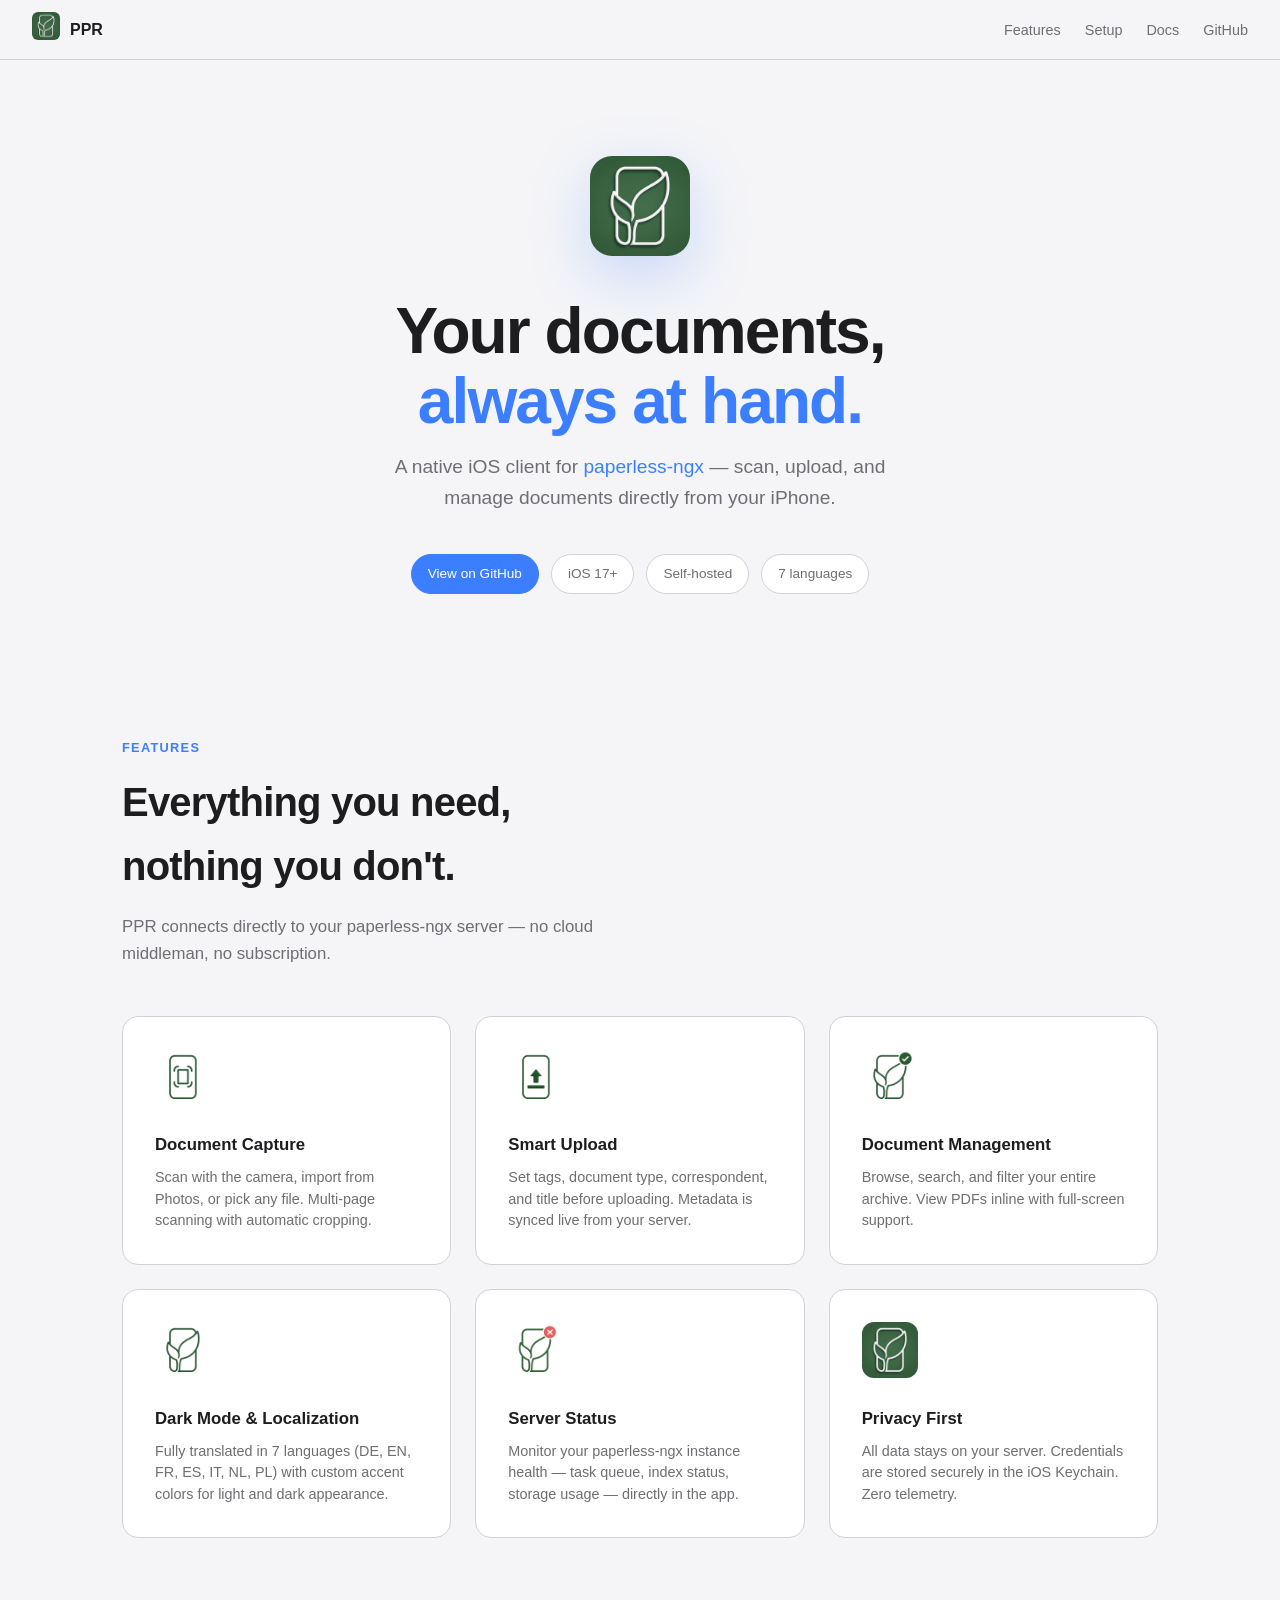
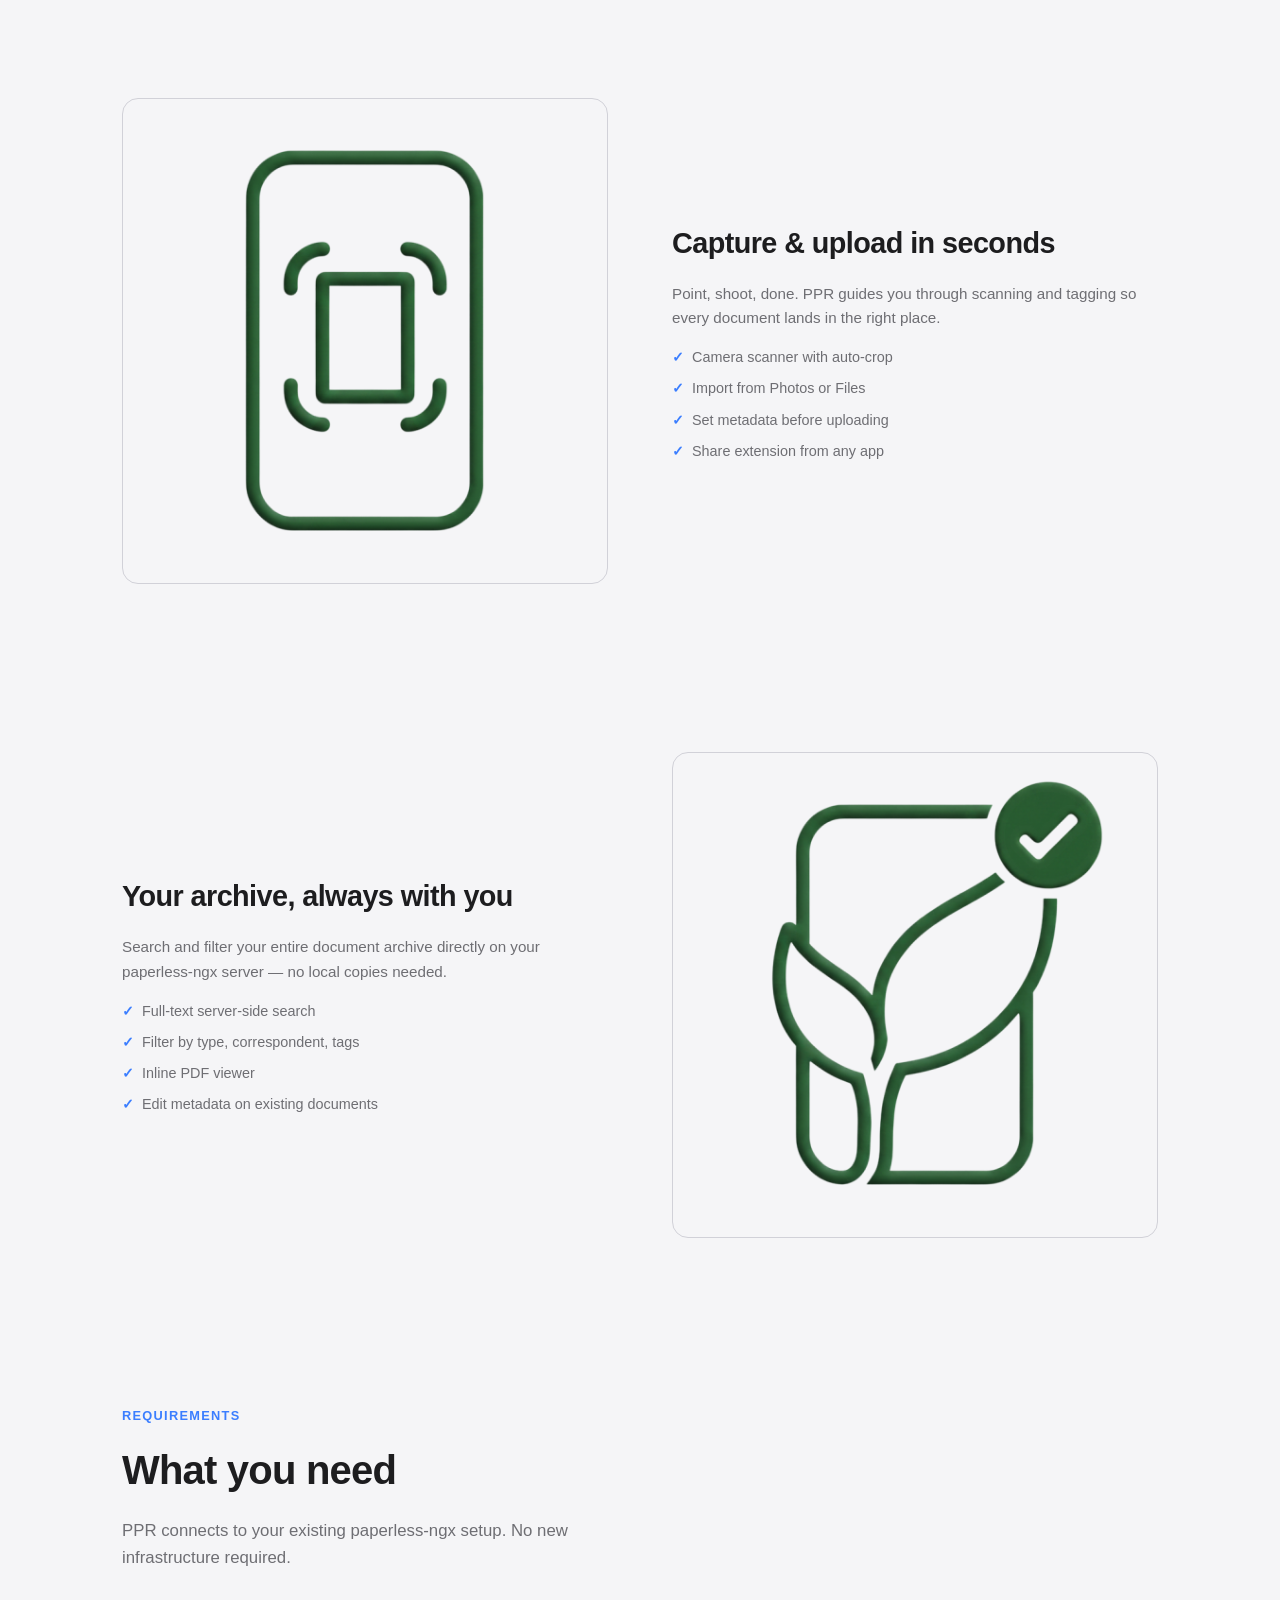
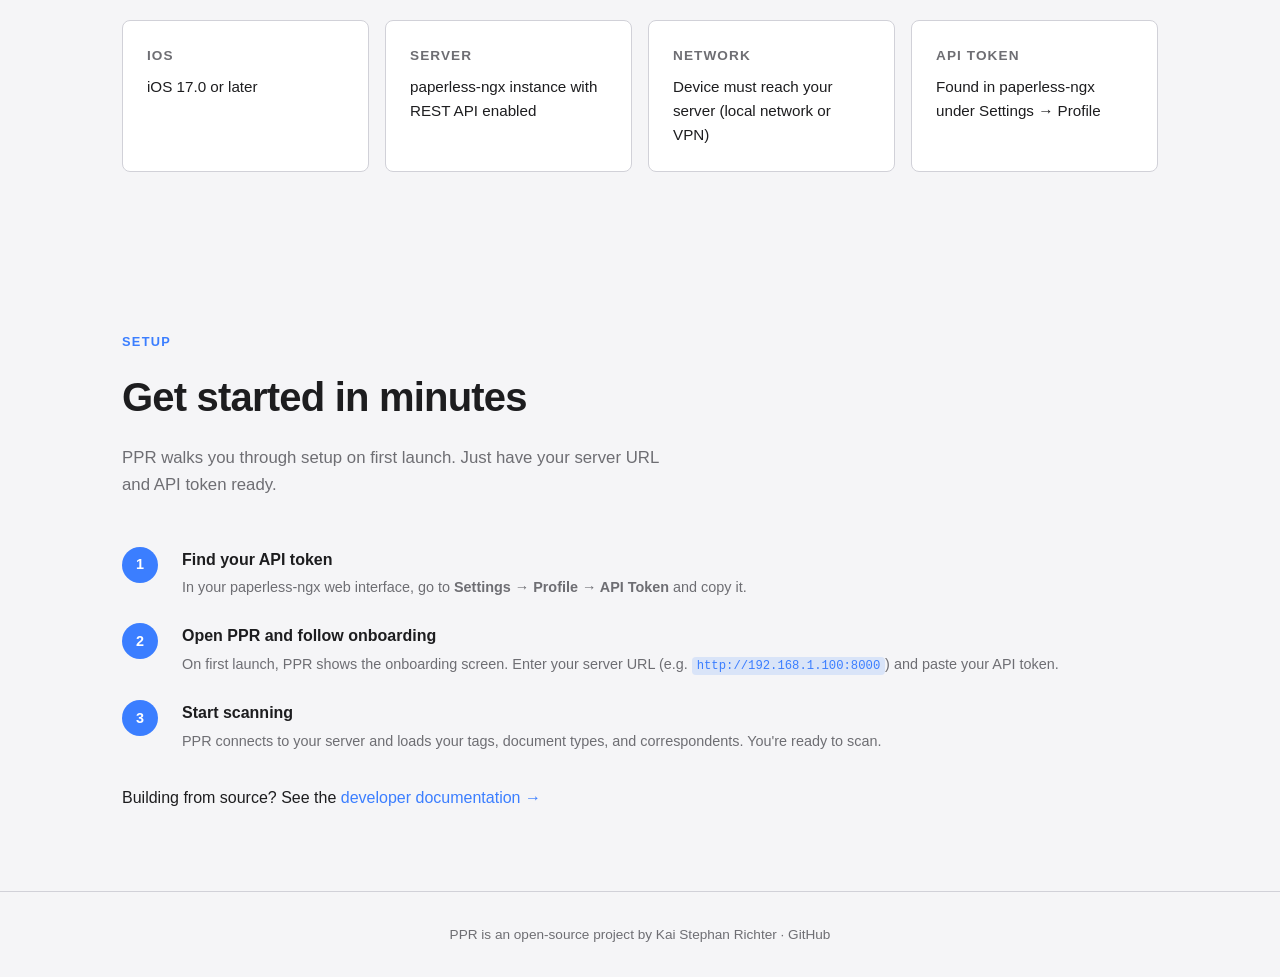
==== docs/index.html @ b73ad2ff "Add GitHub Pages site (landing page + docs) Co-Authored-By: Claude Sonnet 4.6 <noreply@anthropic.com" ====
<!DOCTYPE html>
<html lang="en">
<head>
  <meta charset="UTF-8">
  <meta name="viewport" content="width=device-width, initial-scale=1.0">
  <title>PPR – Paperless-ngx iOS Client</title>
  <meta name="description" content="A native iOS app for scanning, uploading, and managing documents with your self-hosted paperless-ngx instance.">
  <meta property="og:title" content="PPR – Paperless-ngx iOS Client">
  <meta property="og:description" content="Scan, upload, and manage documents from your iPhone. A native iOS client for paperless-ngx.">
  <meta property="og:image" content="assets/app-icon-light.png">
  <link rel="icon" type="image/png" href="assets/app-icon-light.png">
  <link rel="stylesheet" href="style.css">
</head>
<body>

<nav>
  <a class="nav-logo" href="index.html">
    <picture>
      <source srcset="assets/app-icon-dark.png" media="(prefers-color-scheme: dark)">
      <img src="assets/app-icon-light.png" alt="PPR Icon">
    </picture>
    PPR
  </a>
  <ul>
    <li><a href="#features">Features</a></li>
    <li><a href="#setup">Setup</a></li>
    <li><a href="docs.html">Docs</a></li>
    <li><a href="https://github.com/kaistephanrichter/ppr">GitHub</a></li>
  </ul>
</nav>

<!-- HERO -->
<div class="hero">
  <picture>
    <source srcset="assets/app-icon-dark.png" media="(prefers-color-scheme: dark)">
    <img class="hero-icon" src="assets/app-icon-light.png" alt="PPR App Icon">
  </picture>
  <h1>Your documents,<br><span>always at hand.</span></h1>
  <p>A native iOS client for <a href="https://docs.paperless-ngx.com" target="_blank">paperless-ngx</a> — scan, upload, and manage documents directly from your iPhone.</p>
  <div class="hero-badges">
    <a class="badge badge-primary" href="https://github.com/kaistephanrichter/ppr">View on GitHub</a>
    <span class="badge">iOS 17+</span>
    <span class="badge">Self-hosted</span>
    <span class="badge">7 languages</span>
  </div>
</div>

<!-- FEATURES -->
<section id="features">
  <div class="section-label">Features</div>
  <h2 class="section-title">Everything you need,<br>nothing you don't.</h2>
  <p class="section-sub">PPR connects directly to your paperless-ngx server — no cloud middleman, no subscription.</p>

  <div class="features-grid">
    <div class="feature-card">
      <picture>
        <source srcset="assets/document-capture-dark.png" media="(prefers-color-scheme: dark)">
        <img class="feature-icon" src="assets/document-capture-light.png" alt="Document Capture">
      </picture>
      <h3>Document Capture</h3>
      <p>Scan with the camera, import from Photos, or pick any file. Multi-page scanning with automatic cropping.</p>
    </div>
    <div class="feature-card">
      <picture>
        <source srcset="assets/upload-dark.png" media="(prefers-color-scheme: dark)">
        <img class="feature-icon" src="assets/upload-light.png" alt="Upload">
      </picture>
      <h3>Smart Upload</h3>
      <p>Set tags, document type, correspondent, and title before uploading. Metadata is synced live from your server.</p>
    </div>
    <div class="feature-card">
      <picture>
        <source srcset="assets/success-dark.png" media="(prefers-color-scheme: dark)">
        <img class="feature-icon" src="assets/success-light.png" alt="Document Management">
      </picture>
      <h3>Document Management</h3>
      <p>Browse, search, and filter your entire archive. View PDFs inline with full-screen support.</p>
    </div>
    <div class="feature-card">
      <picture>
        <source srcset="assets/logo-dark.png" media="(prefers-color-scheme: dark)">
        <img class="feature-icon" src="assets/logo-light.png" alt="Dark Mode">
      </picture>
      <h3>Dark Mode &amp; Localization</h3>
      <p>Fully translated in 7 languages (DE, EN, FR, ES, IT, NL, PL) with custom accent colors for light and dark appearance.</p>
    </div>
    <div class="feature-card">
      <picture>
        <source srcset="assets/error-dark.png" media="(prefers-color-scheme: dark)">
        <img class="feature-icon" src="assets/error-light.png" alt="Server Status">
      </picture>
      <h3>Server Status</h3>
      <p>Monitor your paperless-ngx instance health — task queue, index status, storage usage — directly in the app.</p>
    </div>
    <div class="feature-card">
      <picture>
        <source srcset="assets/app-icon-dark.png" media="(prefers-color-scheme: dark)">
        <img class="feature-icon" src="assets/app-icon-light.png" alt="Privacy">
      </picture>
      <h3>Privacy First</h3>
      <p>All data stays on your server. Credentials are stored securely in the iOS Keychain. Zero telemetry.</p>
    </div>
  </div>
</section>

<!-- SHOWCASE 1 -->
<section>
  <div class="showcase">
    <picture>
      <source srcset="assets/document-capture-dark.png" media="(prefers-color-scheme: dark)">
      <img class="showcase-img" src="assets/document-capture-light.png" alt="Document Capture">
    </picture>
    <div class="showcase-text">
      <h2>Capture &amp; upload in seconds</h2>
      <p>Point, shoot, done. PPR guides you through scanning and tagging so every document lands in the right place.</p>
      <ul>
        <li>Camera scanner with auto-crop</li>
        <li>Import from Photos or Files</li>
        <li>Set metadata before uploading</li>
        <li>Share extension from any app</li>
      </ul>
    </div>
  </div>
</section>

<!-- SHOWCASE 2 -->
<section>
  <div class="showcase reverse">
    <picture>
      <source srcset="assets/success-dark.png" media="(prefers-color-scheme: dark)">
      <img class="showcase-img" src="assets/success-light.png" alt="Document Archive">
    </picture>
    <div class="showcase-text">
      <h2>Your archive, always with you</h2>
      <p>Search and filter your entire document archive directly on your paperless-ngx server — no local copies needed.</p>
      <ul>
        <li>Full-text server-side search</li>
        <li>Filter by type, correspondent, tags</li>
        <li>Inline PDF viewer</li>
        <li>Edit metadata on existing documents</li>
      </ul>
    </div>
  </div>
</section>

<!-- REQUIREMENTS -->
<section id="requirements">
  <div class="section-label">Requirements</div>
  <h2 class="section-title">What you need</h2>
  <p class="section-sub">PPR connects to your existing paperless-ngx setup. No new infrastructure required.</p>

  <div class="req-grid">
    <div class="req-card">
      <h4>iOS</h4>
      <p>iOS 17.0 or later</p>
    </div>
    <div class="req-card">
      <h4>Server</h4>
      <p>paperless-ngx instance with REST API enabled</p>
    </div>
    <div class="req-card">
      <h4>Network</h4>
      <p>Device must reach your server (local network or VPN)</p>
    </div>
    <div class="req-card">
      <h4>API Token</h4>
      <p>Found in paperless-ngx under Settings → Profile</p>
    </div>
  </div>
</section>

<!-- SETUP -->
<section id="setup">
  <div class="section-label">Setup</div>
  <h2 class="section-title">Get started in minutes</h2>
  <p class="section-sub">PPR walks you through setup on first launch. Just have your server URL and API token ready.</p>

  <div class="setup-steps">
    <div class="step">
      <div class="step-num">1</div>
      <div class="step-content">
        <h4>Find your API token</h4>
        <p>In your paperless-ngx web interface, go to <strong>Settings → Profile → API Token</strong> and copy it.</p>
      </div>
    </div>
    <div class="step">
      <div class="step-num">2</div>
      <div class="step-content">
        <h4>Open PPR and follow onboarding</h4>
        <p>On first launch, PPR shows the onboarding screen. Enter your server URL (e.g. <code>http://192.168.1.100:8000</code>) and paste your API token.</p>
      </div>
    </div>
    <div class="step">
      <div class="step-num">3</div>
      <div class="step-content">
        <h4>Start scanning</h4>
        <p>PPR connects to your server and loads your tags, document types, and correspondents. You're ready to scan.</p>
      </div>
    </div>
  </div>

  <p style="margin-top: 2rem;">
    Building from source? See the <a href="docs.html">developer documentation →</a>
  </p>
</section>

<footer>
  <p>PPR is an open-source project by <a href="https://github.com/kaistephanrichter" target="_blank">Kai Stephan Richter</a> · <a href="https://github.com/kaistephanrichter/ppr" target="_blank">GitHub</a></p>
</footer>

</body>
</html>
---- docs/style.css ----
*, *::before, *::after { box-sizing: border-box; margin: 0; padding: 0; }

:root {
  --bg: #0d0d0f;
  --bg-card: #18181b;
  --bg-card-hover: #1f1f23;
  --border: #2a2a30;
  --text: #e8e8ed;
  --text-muted: #8e8e99;
  --accent: #3b7eff;
  --accent-hover: #5b93ff;
  --radius: 16px;
  --radius-sm: 8px;
}

@media (prefers-color-scheme: light) {
  :root {
    --bg: #f5f5f7;
    --bg-card: #ffffff;
    --bg-card-hover: #f0f0f5;
    --border: #d1d1d8;
    --text: #1d1d1f;
    --text-muted: #6e6e73;
  }
}

html { scroll-behavior: smooth; }

body {
  font-family: -apple-system, BlinkMacSystemFont, "SF Pro Display", "Segoe UI", sans-serif;
  background: var(--bg);
  color: var(--text);
  line-height: 1.6;
  -webkit-font-smoothing: antialiased;
}

a { color: var(--accent); text-decoration: none; }
a:hover { color: var(--accent-hover); }

/* NAV */
nav {
  position: sticky;
  top: 0;
  z-index: 100;
  display: flex;
  align-items: center;
  justify-content: space-between;
  padding: 0 2rem;
  height: 60px;
  background: color-mix(in srgb, var(--bg) 80%, transparent);
  backdrop-filter: blur(20px);
  -webkit-backdrop-filter: blur(20px);
  border-bottom: 1px solid var(--border);
}

.nav-logo {
  display: flex;
  align-items: center;
  gap: 10px;
  font-weight: 600;
  font-size: 1rem;
  color: var(--text);
}

.nav-logo img {
  width: 28px;
  height: 28px;
  border-radius: 6px;
}

nav ul {
  display: flex;
  gap: 1.5rem;
  list-style: none;
}

nav a {
  color: var(--text-muted);
  font-size: 0.9rem;
  font-weight: 500;
  transition: color 0.15s;
}

nav a:hover { color: var(--text); }

/* HERO */
.hero {
  display: flex;
  flex-direction: column;
  align-items: center;
  text-align: center;
  padding: 6rem 2rem 4rem;
  max-width: 800px;
  margin: 0 auto;
}

.hero-icon {
  width: 100px;
  height: 100px;
  border-radius: 22px;
  margin-bottom: 2rem;
  box-shadow: 0 20px 60px rgba(59, 126, 255, 0.25);
}

.hero h1 {
  font-size: clamp(2.5rem, 6vw, 4rem);
  font-weight: 700;
  letter-spacing: -0.03em;
  line-height: 1.1;
  margin-bottom: 1rem;
}

.hero h1 span { color: var(--accent); }

.hero p {
  font-size: 1.2rem;
  color: var(--text-muted);
  max-width: 560px;
  margin-bottom: 2.5rem;
}

.hero-badges {
  display: flex;
  gap: 0.75rem;
  flex-wrap: wrap;
  justify-content: center;
}

.badge {
  display: inline-flex;
  align-items: center;
  gap: 6px;
  padding: 0.5rem 1rem;
  border-radius: 100px;
  font-size: 0.85rem;
  font-weight: 500;
  border: 1px solid var(--border);
  color: var(--text-muted);
  background: var(--bg-card);
}

.badge-primary {
  background: var(--accent);
  border-color: var(--accent);
  color: #fff;
  transition: background 0.15s;
}

.badge-primary:hover { background: var(--accent-hover); color: #fff; }

/* SECTIONS */
section {
  max-width: 1100px;
  margin: 0 auto;
  padding: 5rem 2rem;
}

.section-label {
  font-size: 0.8rem;
  font-weight: 600;
  letter-spacing: 0.1em;
  text-transform: uppercase;
  color: var(--accent);
  margin-bottom: 0.75rem;
}

.section-title {
  font-size: clamp(1.8rem, 4vw, 2.5rem);
  font-weight: 700;
  letter-spacing: -0.02em;
  margin-bottom: 1rem;
}

.section-sub {
  font-size: 1.05rem;
  color: var(--text-muted);
  max-width: 540px;
  margin-bottom: 3rem;
}

/* FEATURES GRID */
.features-grid {
  display: grid;
  grid-template-columns: repeat(auto-fill, minmax(300px, 1fr));
  gap: 1.5rem;
}

.feature-card {
  background: var(--bg-card);
  border: 1px solid var(--border);
  border-radius: var(--radius);
  padding: 2rem;
  transition: background 0.15s, border-color 0.15s;
}

.feature-card:hover {
  background: var(--bg-card-hover);
  border-color: color-mix(in srgb, var(--accent) 40%, var(--border));
}

.feature-icon {
  width: 56px;
  height: 56px;
  border-radius: 12px;
  margin-bottom: 1.25rem;
  object-fit: cover;
}

.feature-card h3 {
  font-size: 1.05rem;
  font-weight: 600;
  margin-bottom: 0.5rem;
}

.feature-card p {
  font-size: 0.9rem;
  color: var(--text-muted);
  line-height: 1.5;
}

/* SHOWCASE */
.showcase {
  display: grid;
  grid-template-columns: 1fr 1fr;
  gap: 4rem;
  align-items: center;
}

.showcase.reverse { direction: rtl; }
.showcase.reverse > * { direction: ltr; }

.showcase-img {
  width: 100%;
  border-radius: var(--radius);
  border: 1px solid var(--border);
}

.showcase-text h2 {
  font-size: 1.8rem;
  font-weight: 700;
  letter-spacing: -0.02em;
  margin-bottom: 1rem;
}

.showcase-text p {
  color: var(--text-muted);
  margin-bottom: 0.75rem;
  font-size: 0.95rem;
}

.showcase-text ul {
  list-style: none;
  margin-top: 1rem;
}

.showcase-text li {
  display: flex;
  align-items: flex-start;
  gap: 0.5rem;
  color: var(--text-muted);
  font-size: 0.9rem;
  margin-bottom: 0.5rem;
}

.showcase-text li::before {
  content: "✓";
  color: var(--accent);
  font-weight: 700;
  flex-shrink: 0;
}

/* REQUIREMENTS */
.req-grid {
  display: grid;
  grid-template-columns: repeat(auto-fill, minmax(240px, 1fr));
  gap: 1rem;
}

.req-card {
  background: var(--bg-card);
  border: 1px solid var(--border);
  border-radius: var(--radius-sm);
  padding: 1.5rem;
}

.req-card h4 {
  font-size: 0.85rem;
  font-weight: 600;
  color: var(--text-muted);
  text-transform: uppercase;
  letter-spacing: 0.08em;
  margin-bottom: 0.5rem;
}

.req-card p {
  font-size: 0.95rem;
  font-weight: 500;
}

/* SETUP */
.setup-steps {
  display: flex;
  flex-direction: column;
  gap: 1.5rem;
}

.step {
  display: flex;
  gap: 1.5rem;
  align-items: flex-start;
}

.step-num {
  width: 36px;
  height: 36px;
  border-radius: 50%;
  background: var(--accent);
  color: #fff;
  font-weight: 700;
  font-size: 0.9rem;
  display: flex;
  align-items: center;
  justify-content: center;
  flex-shrink: 0;
}

.step-content h4 {
  font-weight: 600;
  margin-bottom: 0.25rem;
}

.step-content p {
  color: var(--text-muted);
  font-size: 0.9rem;
}

code {
  font-family: "SF Mono", "Fira Code", monospace;
  font-size: 0.85em;
  background: color-mix(in srgb, var(--accent) 15%, transparent);
  color: var(--accent);
  padding: 0.15em 0.4em;
  border-radius: 4px;
}

/* FOOTER */
footer {
  border-top: 1px solid var(--border);
  padding: 2rem;
  text-align: center;
  color: var(--text-muted);
  font-size: 0.85rem;
}

footer a { color: var(--text-muted); }
footer a:hover { color: var(--text); }

/* RESPONSIVE */
@media (max-width: 700px) {
  .showcase { grid-template-columns: 1fr; gap: 2rem; }
  .showcase.reverse { direction: ltr; }
  nav ul { display: none; }
}
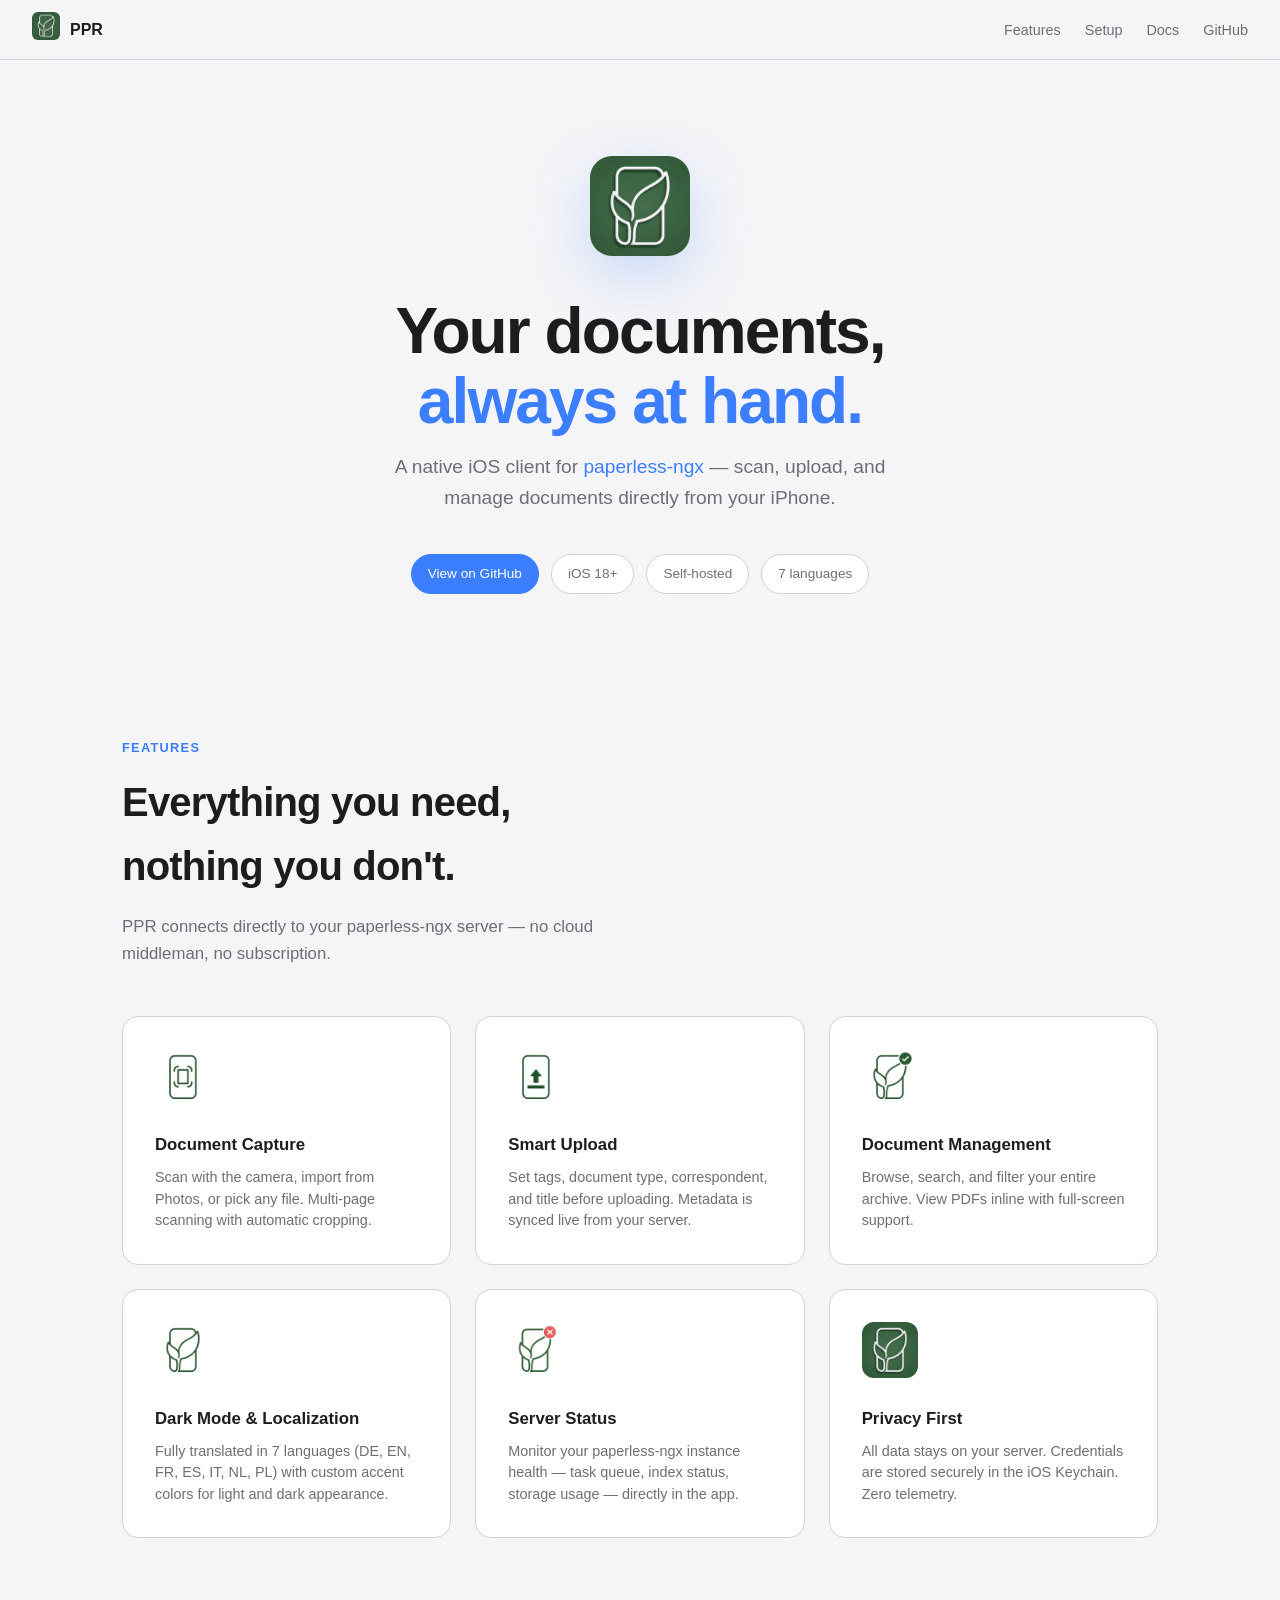
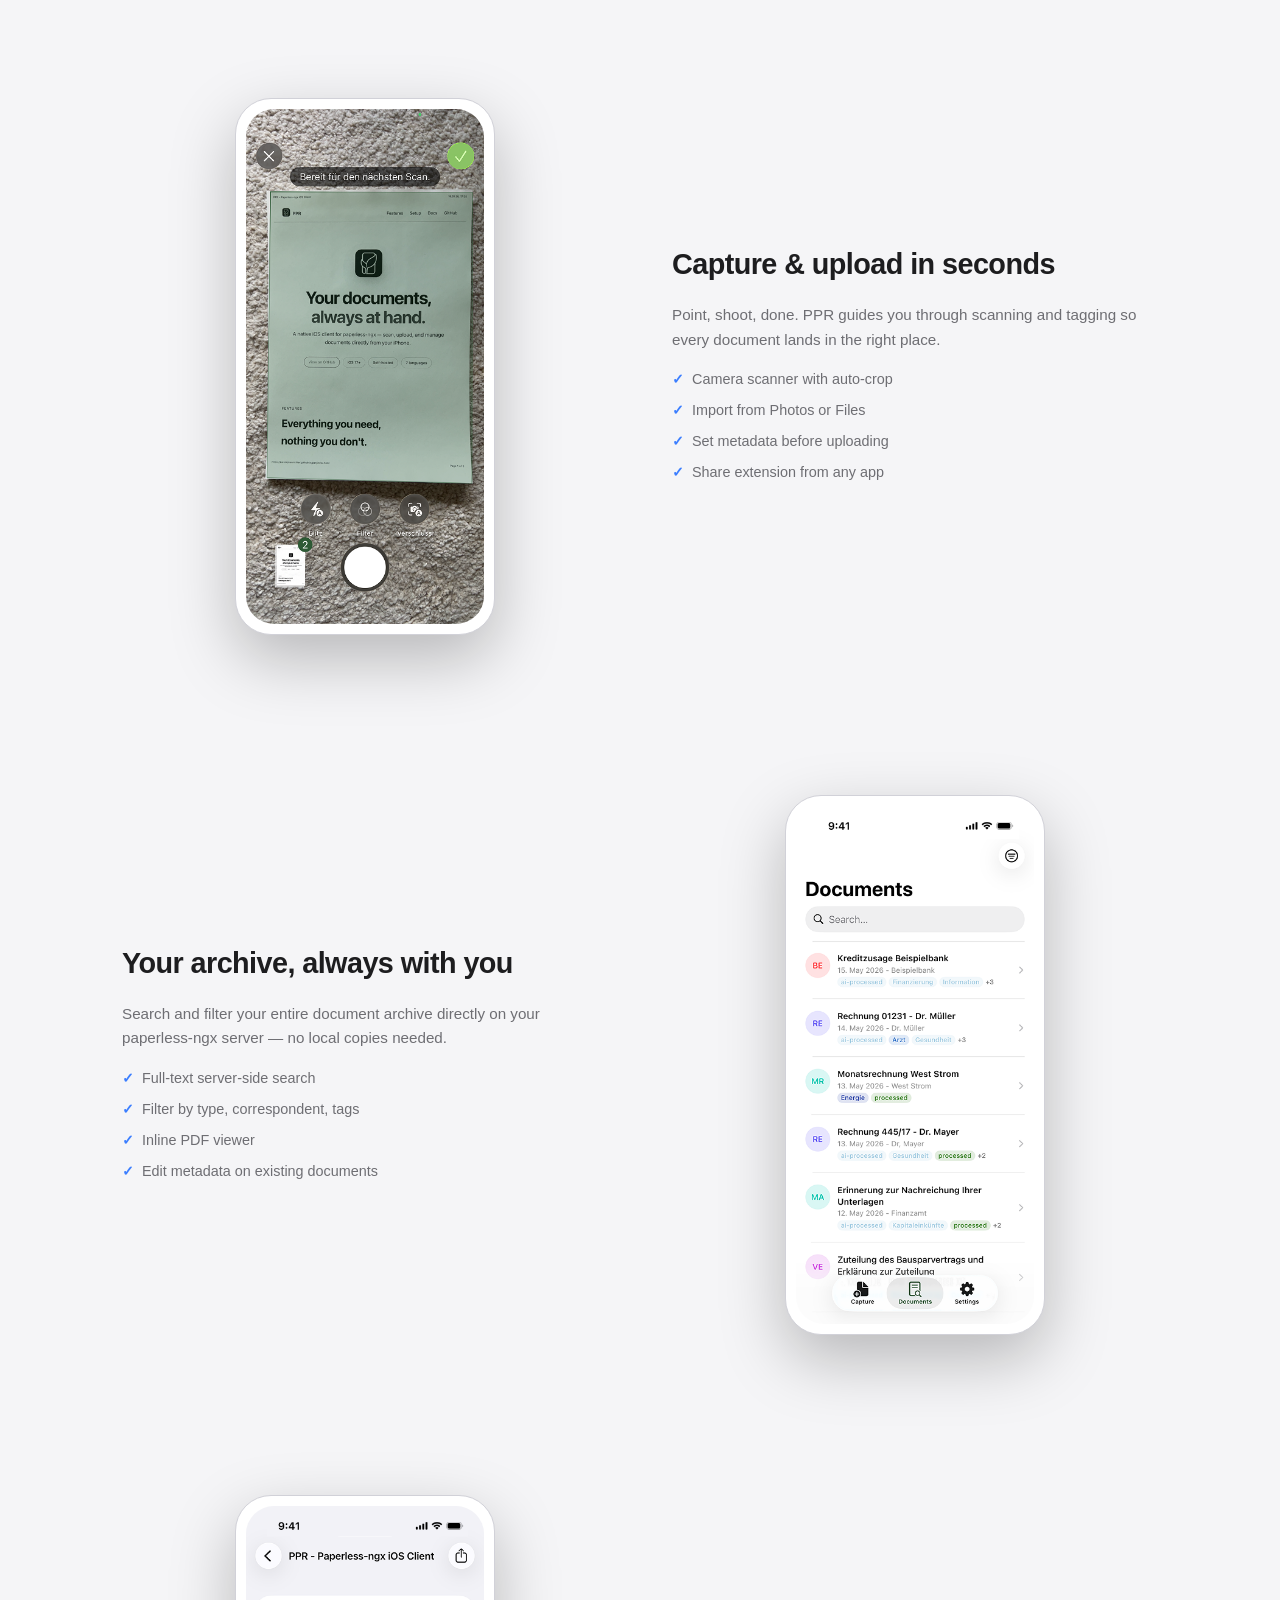
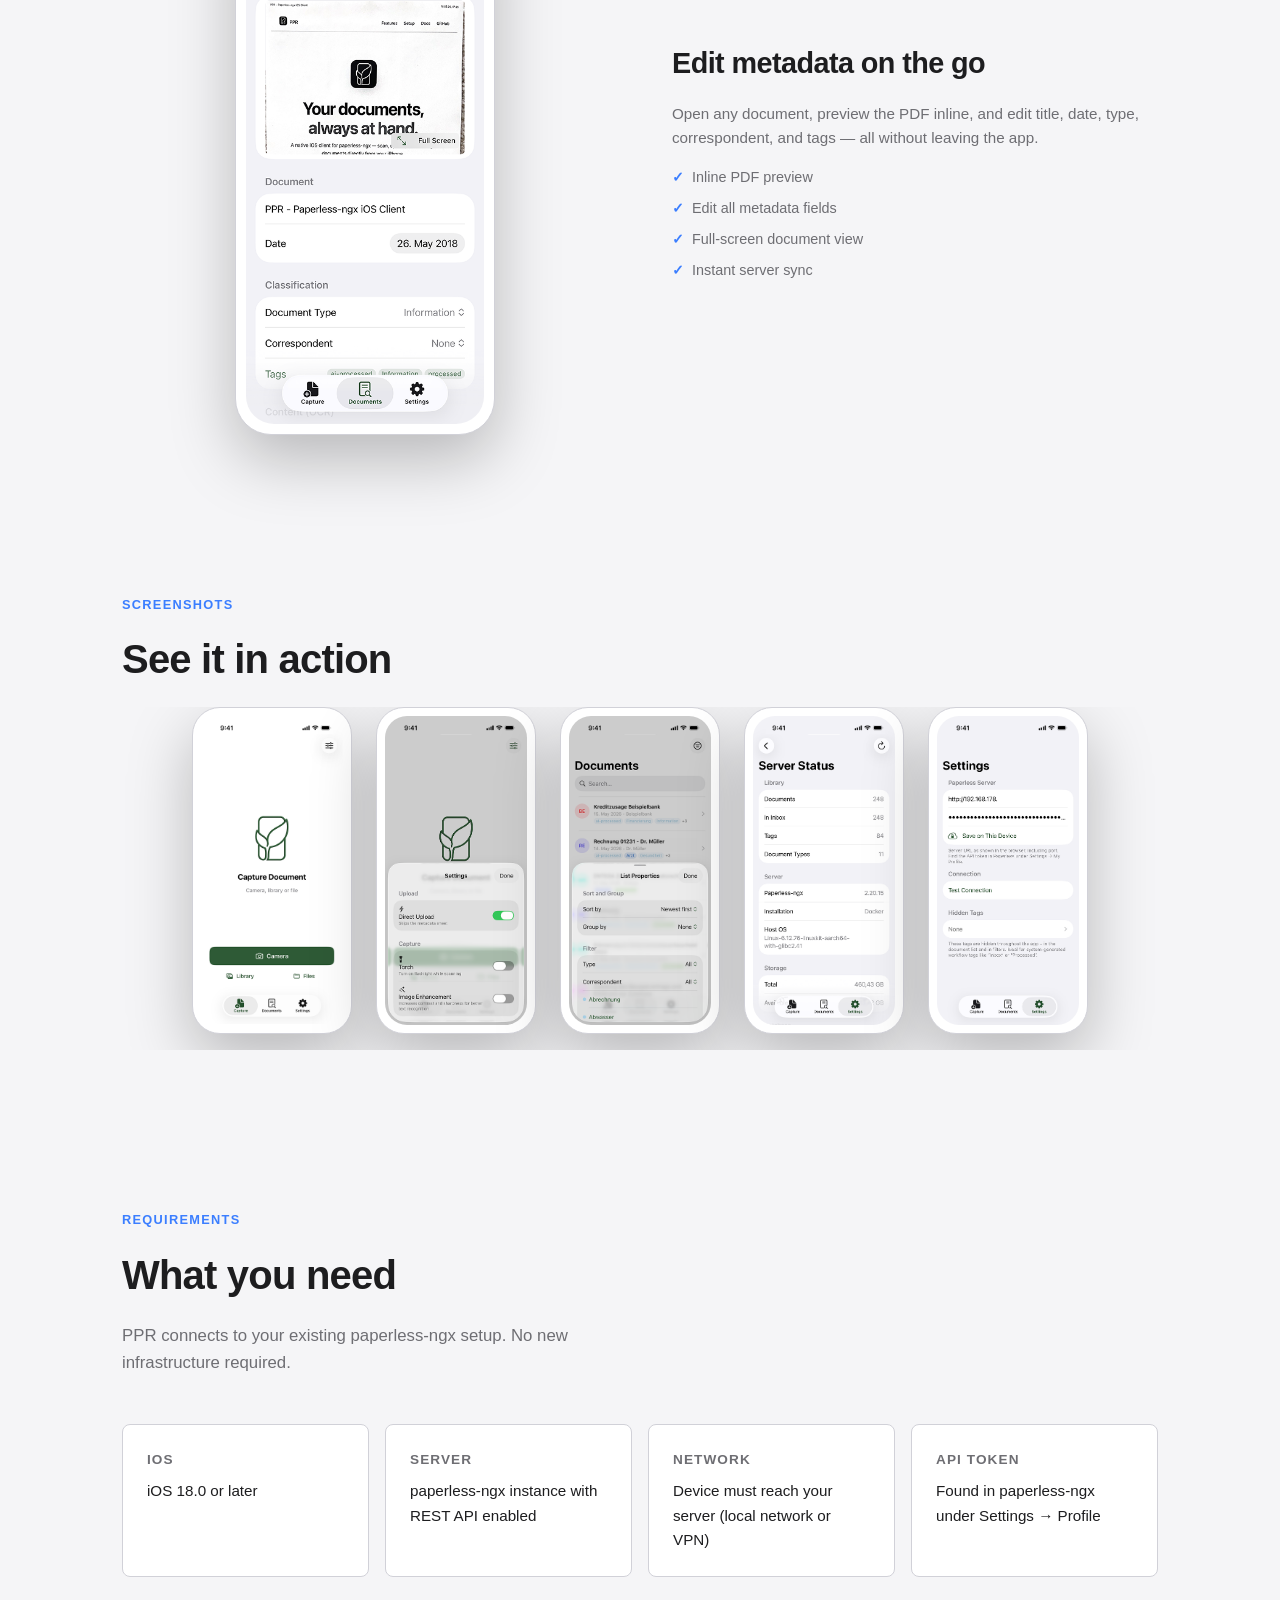
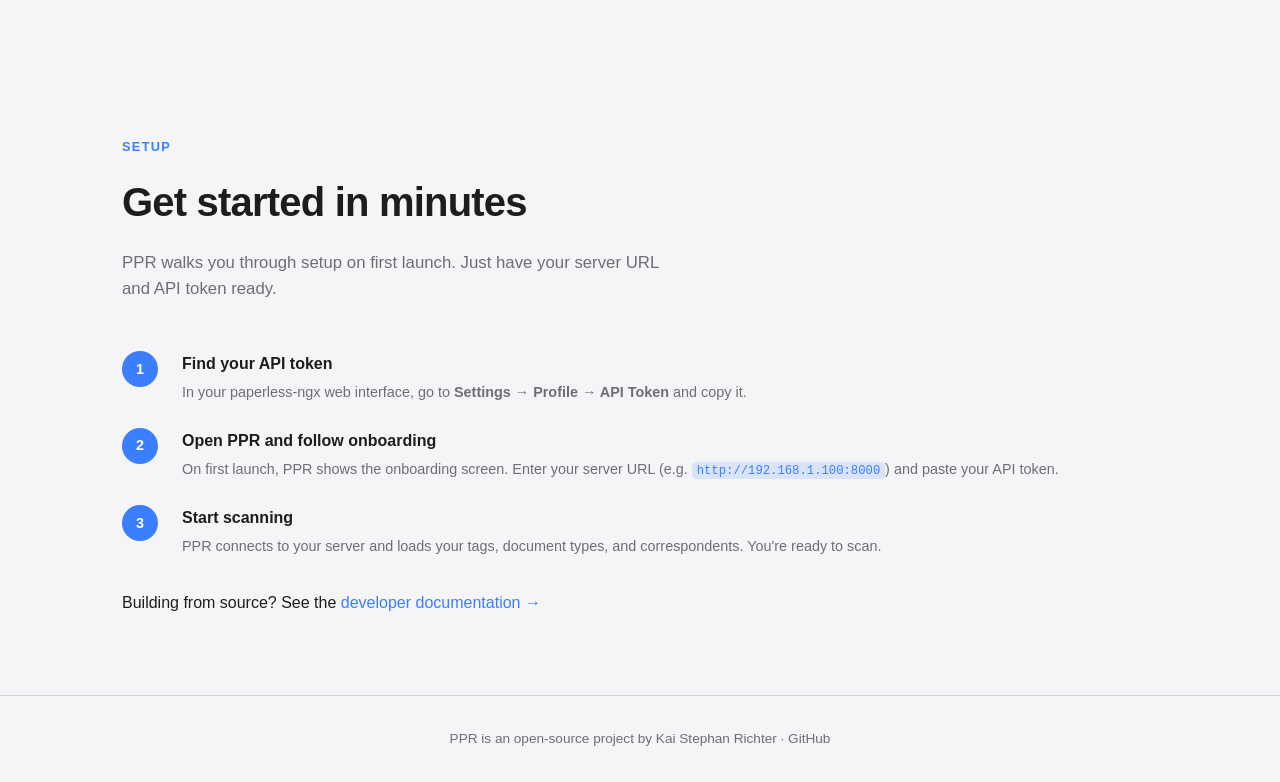
==== commit 2b64cf31: "Update GitHub Pages with real app screenshots Co-Authored-By: Claude Sonnet 4.6 <noreply@anthropic.c" ====
--- a/docs/index.html
+++ b/docs/index.html
@@ -7,7 +7,7 @@
   <meta name="description" content="A native iOS app for scanning, uploading, and managing documents with your self-hosted paperless-ngx instance.">
   <meta property="og:title" content="PPR – Paperless-ngx iOS Client">
   <meta property="og:description" content="Scan, upload, and manage documents from your iPhone. A native iOS client for paperless-ngx.">
-  <meta property="og:image" content="assets/app-icon-light.png">
+  <meta property="og:image" content="assets/Documents List - Light.png">
   <link rel="icon" type="image/png" href="assets/app-icon-light.png">
   <link rel="stylesheet" href="style.css">
 </head>
@@ -39,7 +39,7 @@
   <p>A native iOS client for <a href="https://docs.paperless-ngx.com" target="_blank">paperless-ngx</a> — scan, upload, and manage documents directly from your iPhone.</p>
   <div class="hero-badges">
     <a class="badge badge-primary" href="https://github.com/kaistephanrichter/ppr">View on GitHub</a>
-    <span class="badge">iOS 17+</span>
+    <span class="badge">iOS 18+</span>
     <span class="badge">Self-hosted</span>
     <span class="badge">7 languages</span>
   </div>
@@ -106,10 +106,12 @@
 <!-- SHOWCASE 1 -->
 <section>
   <div class="showcase">
-    <picture>
-      <source srcset="assets/document-capture-dark.png" media="(prefers-color-scheme: dark)">
-      <img class="showcase-img" src="assets/document-capture-light.png" alt="Document Capture">
-    </picture>
+    <div class="phone-wrap">
+      <picture>
+        <source srcset="assets/Document Capturing - Dark.png" media="(prefers-color-scheme: dark)">
+        <img class="phone-screen" src="assets/Document Capturing - Light.png" alt="Document Scanning">
+      </picture>
+    </div>
     <div class="showcase-text">
       <h2>Capture &amp; upload in seconds</h2>
       <p>Point, shoot, done. PPR guides you through scanning and tagging so every document lands in the right place.</p>
@@ -126,10 +128,12 @@
 <!-- SHOWCASE 2 -->
 <section>
   <div class="showcase reverse">
-    <picture>
-      <source srcset="assets/success-dark.png" media="(prefers-color-scheme: dark)">
-      <img class="showcase-img" src="assets/success-light.png" alt="Document Archive">
-    </picture>
+    <div class="phone-wrap">
+      <picture>
+        <source srcset="assets/Documents List - Dark.png" media="(prefers-color-scheme: dark)">
+        <img class="phone-screen" src="assets/Documents List - Light.png" alt="Document Archive">
+      </picture>
+    </div>
     <div class="showcase-text">
       <h2>Your archive, always with you</h2>
       <p>Search and filter your entire document archive directly on your paperless-ngx server — no local copies needed.</p>
@@ -143,6 +147,66 @@
   </div>
 </section>
 
+<!-- SHOWCASE 3 -->
+<section>
+  <div class="showcase">
+    <div class="phone-wrap">
+      <picture>
+        <source srcset="assets/Document Details - Dark.png" media="(prefers-color-scheme: dark)">
+        <img class="phone-screen" src="assets/Document Details - Light.png" alt="Document Details">
+      </picture>
+    </div>
+    <div class="showcase-text">
+      <h2>Edit metadata on the go</h2>
+      <p>Open any document, preview the PDF inline, and edit title, date, type, correspondent, and tags — all without leaving the app.</p>
+      <ul>
+        <li>Inline PDF preview</li>
+        <li>Edit all metadata fields</li>
+        <li>Full-screen document view</li>
+        <li>Instant server sync</li>
+      </ul>
+    </div>
+  </div>
+</section>
+
+<!-- SCREENSHOT STRIP -->
+<section id="screenshots">
+  <div class="section-label">Screenshots</div>
+  <h2 class="section-title">See it in action</h2>
+  <div class="screenshot-strip">
+    <div class="phone-wrap phone-sm">
+      <picture>
+        <source srcset="assets/Start Screen - Dark.png" media="(prefers-color-scheme: dark)">
+        <img class="phone-screen" src="assets/Start Screen - Light.png" alt="Start Screen">
+      </picture>
+    </div>
+    <div class="phone-wrap phone-sm">
+      <picture>
+        <source srcset="assets/Capture Settings - Dark.png" media="(prefers-color-scheme: dark)">
+        <img class="phone-screen" src="assets/Capture Settings - Light.png" alt="Capture Settings">
+      </picture>
+    </div>
+    <div class="phone-wrap phone-sm">
+      <picture>
+        <source srcset="assets/Documents Filters - Dark.png" media="(prefers-color-scheme: dark)">
+        <img class="phone-screen" src="assets/Documents Filters - Light.png" alt="Filters">
+      </picture>
+    </div>
+    <div class="phone-wrap phone-sm">
+      <picture>
+        <source srcset="assets/Server Status - Dark.png" media="(prefers-color-scheme: dark)">
+        <img class="phone-screen" src="assets/Server Status - Light.png" alt="Server Status">
+      </picture>
+    </div>
+    <div class="phone-wrap phone-sm">
+      <picture>
+        <source srcset="assets/Settings - Dark.png" media="(prefers-color-scheme: dark)">
+        <img class="phone-screen" src="assets/Settings - Light.png" alt="Settings">
+      </picture>
+    </div>
+  </div>
+</section>
+
 <!-- REQUIREMENTS -->
 <section id="requirements">
   <div class="section-label">Requirements</div>
@@ -152,7 +216,7 @@
   <div class="req-grid">
     <div class="req-card">
       <h4>iOS</h4>
-      <p>iOS 17.0 or later</p>
+      <p>iOS 18.0 or later</p>
     </div>
     <div class="req-card">
       <h4>Server</h4>
--- a/docs/style.css
+++ b/docs/style.css
@@ -355,6 +355,48 @@
 footer a { color: var(--text-muted); }
 footer a:hover { color: var(--text); }
 
+/* PHONE MOCKUP */
+.phone-wrap {
+  flex-shrink: 0;
+  background: var(--bg-card);
+  border: 1px solid var(--border);
+  border-radius: 36px;
+  padding: 10px;
+  box-shadow: 0 24px 64px rgba(0,0,0,0.25);
+  width: 220px;
+}
+
+.phone-screen {
+  width: 100%;
+  border-radius: 28px;
+  display: block;
+}
+
+.phone-sm {
+  width: 160px;
+  border-radius: 28px;
+  padding: 8px;
+}
+
+.phone-sm .phone-screen {
+  border-radius: 22px;
+}
+
+.showcase .phone-wrap {
+  width: 260px;
+  margin: 0 auto;
+}
+
+/* SCREENSHOT STRIP */
+.screenshot-strip {
+  display: flex;
+  gap: 1.5rem;
+  overflow-x: auto;
+  padding-bottom: 1rem;
+  justify-content: center;
+  flex-wrap: wrap;
+}
+
 /* RESPONSIVE */
 @media (max-width: 700px) {
   .showcase { grid-template-columns: 1fr; gap: 2rem; }
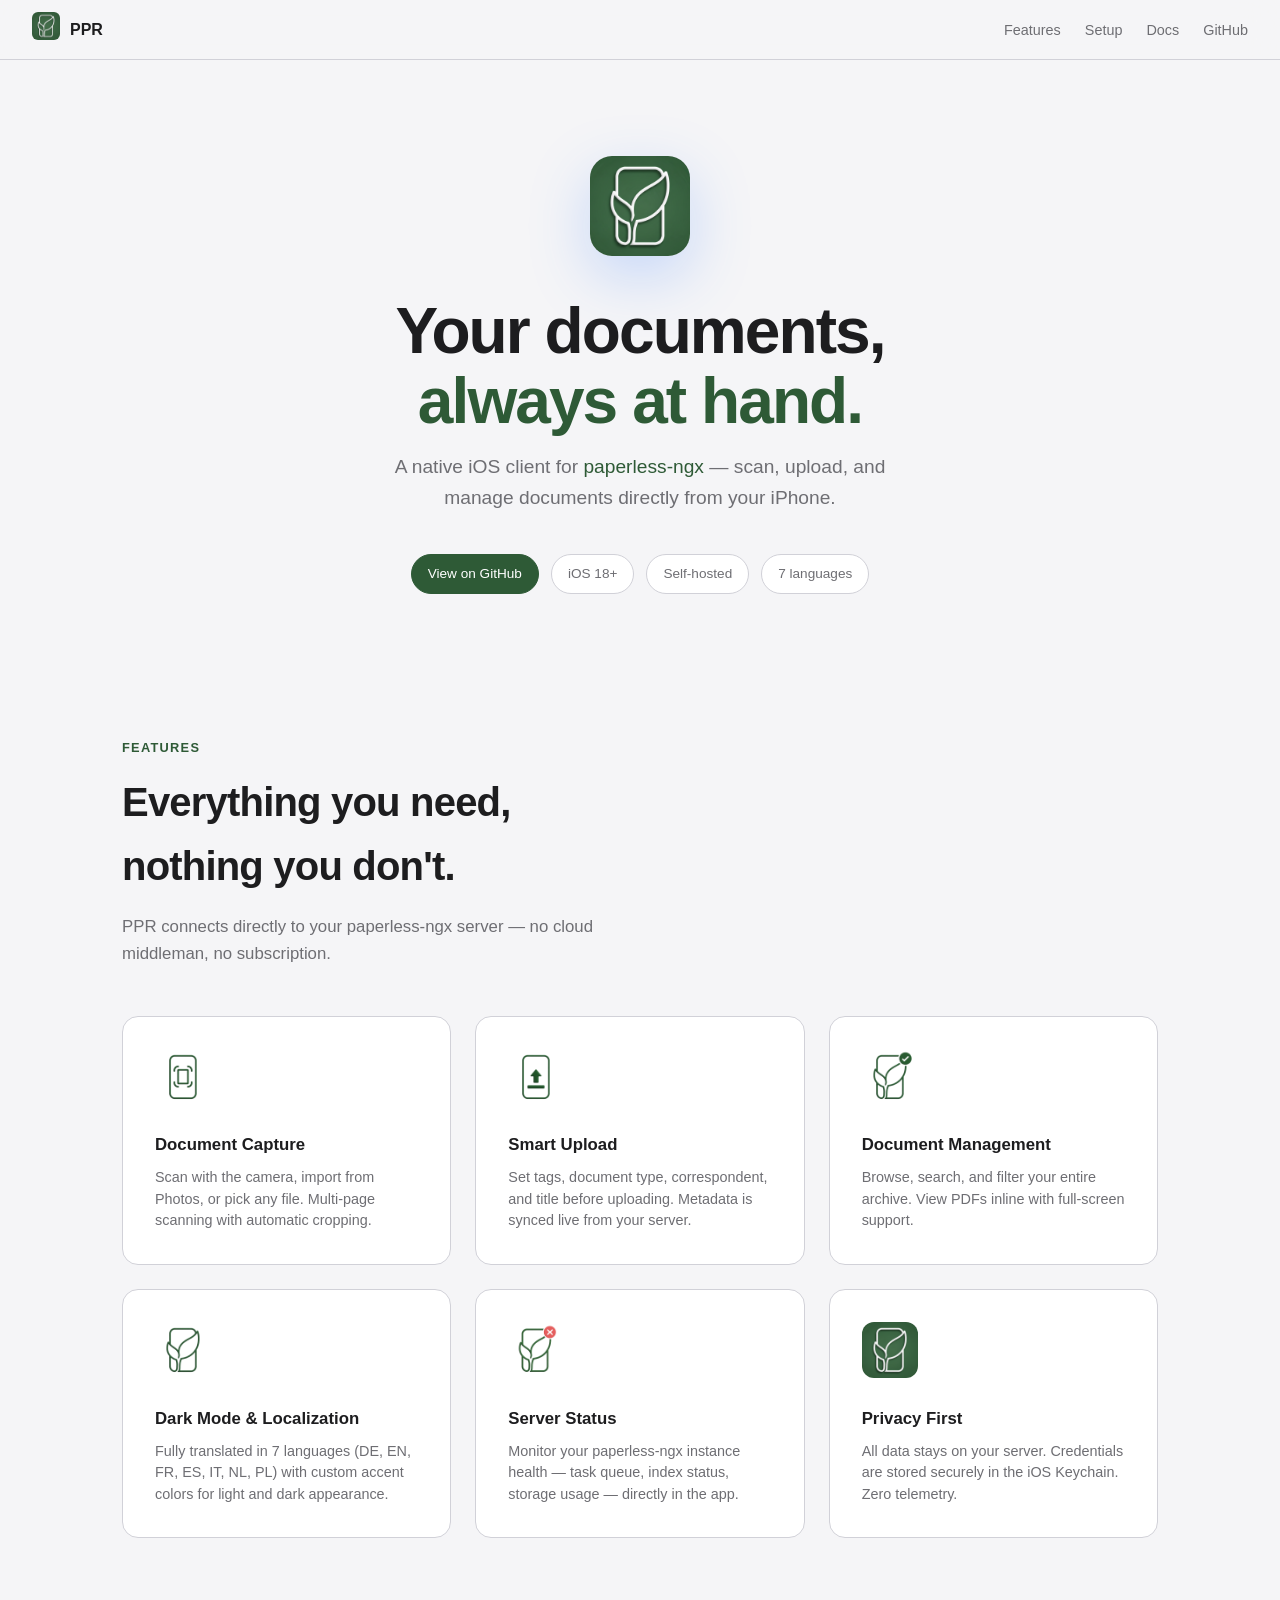
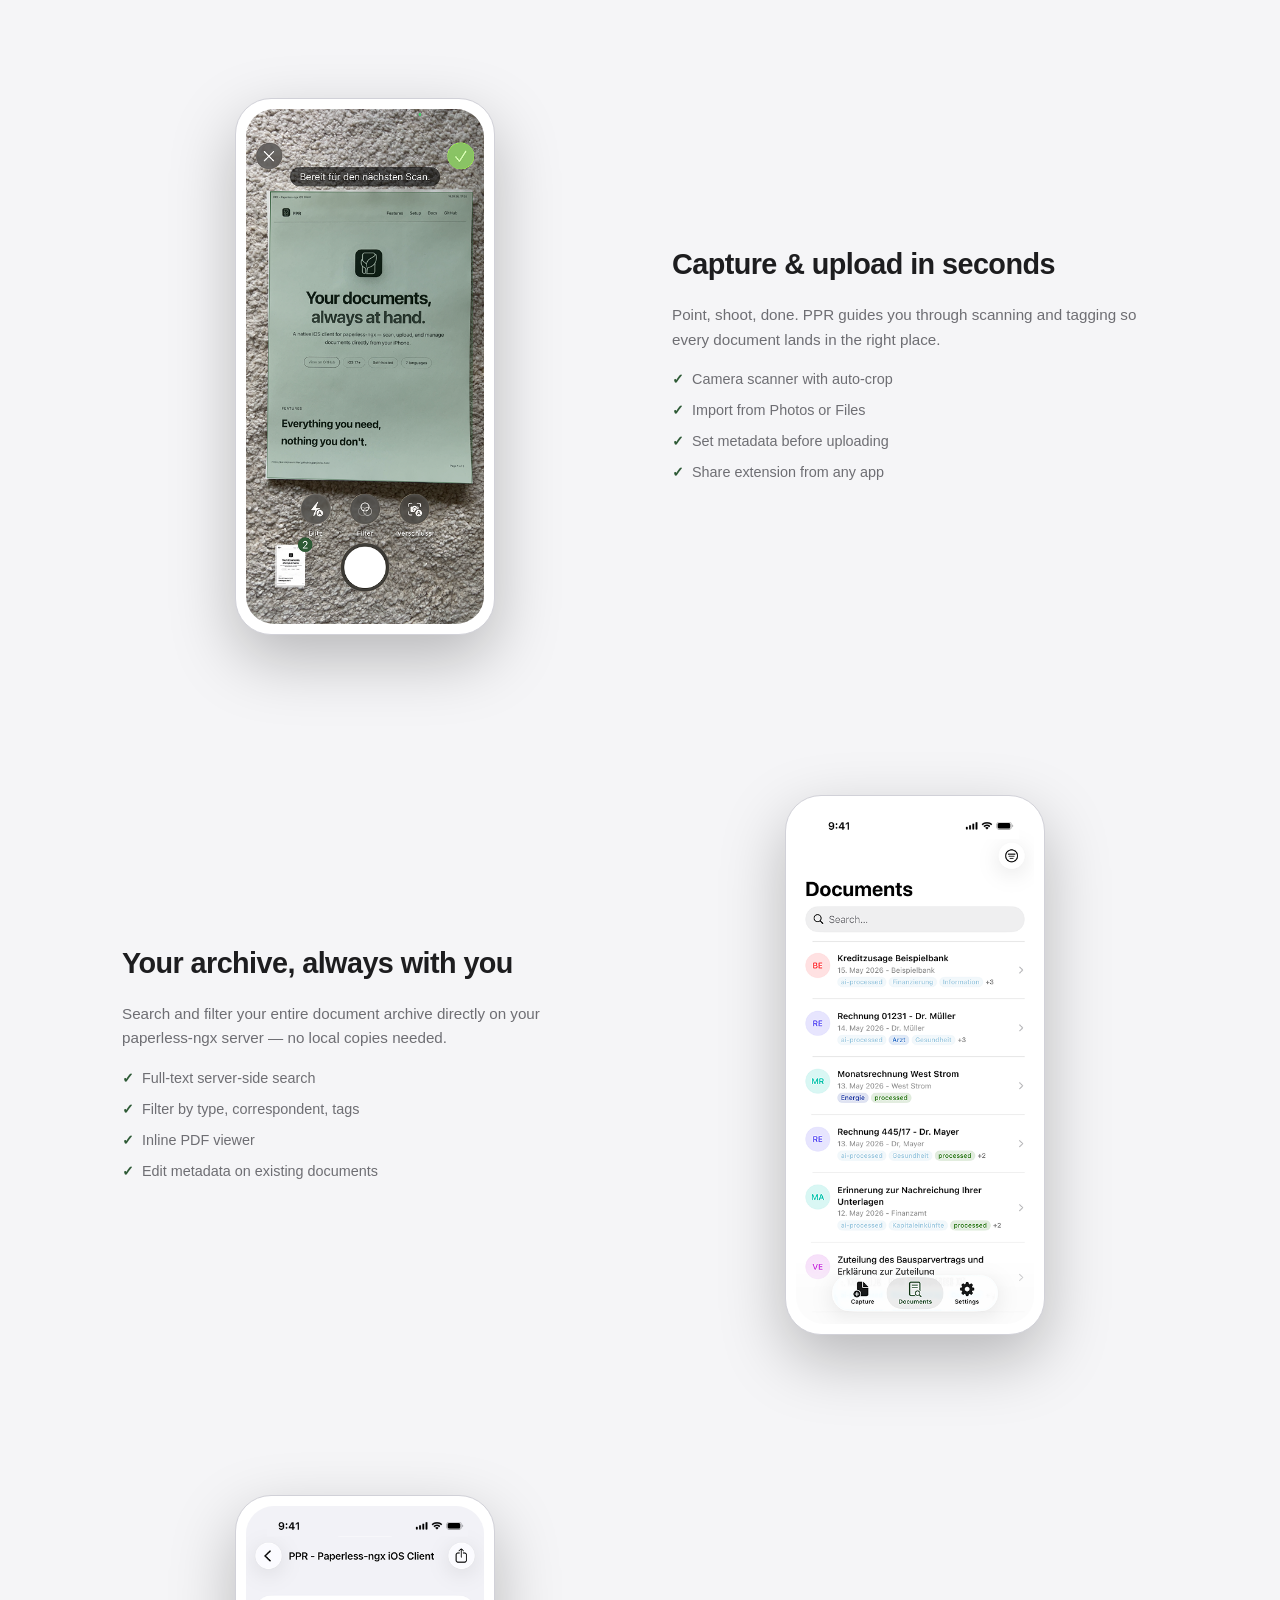
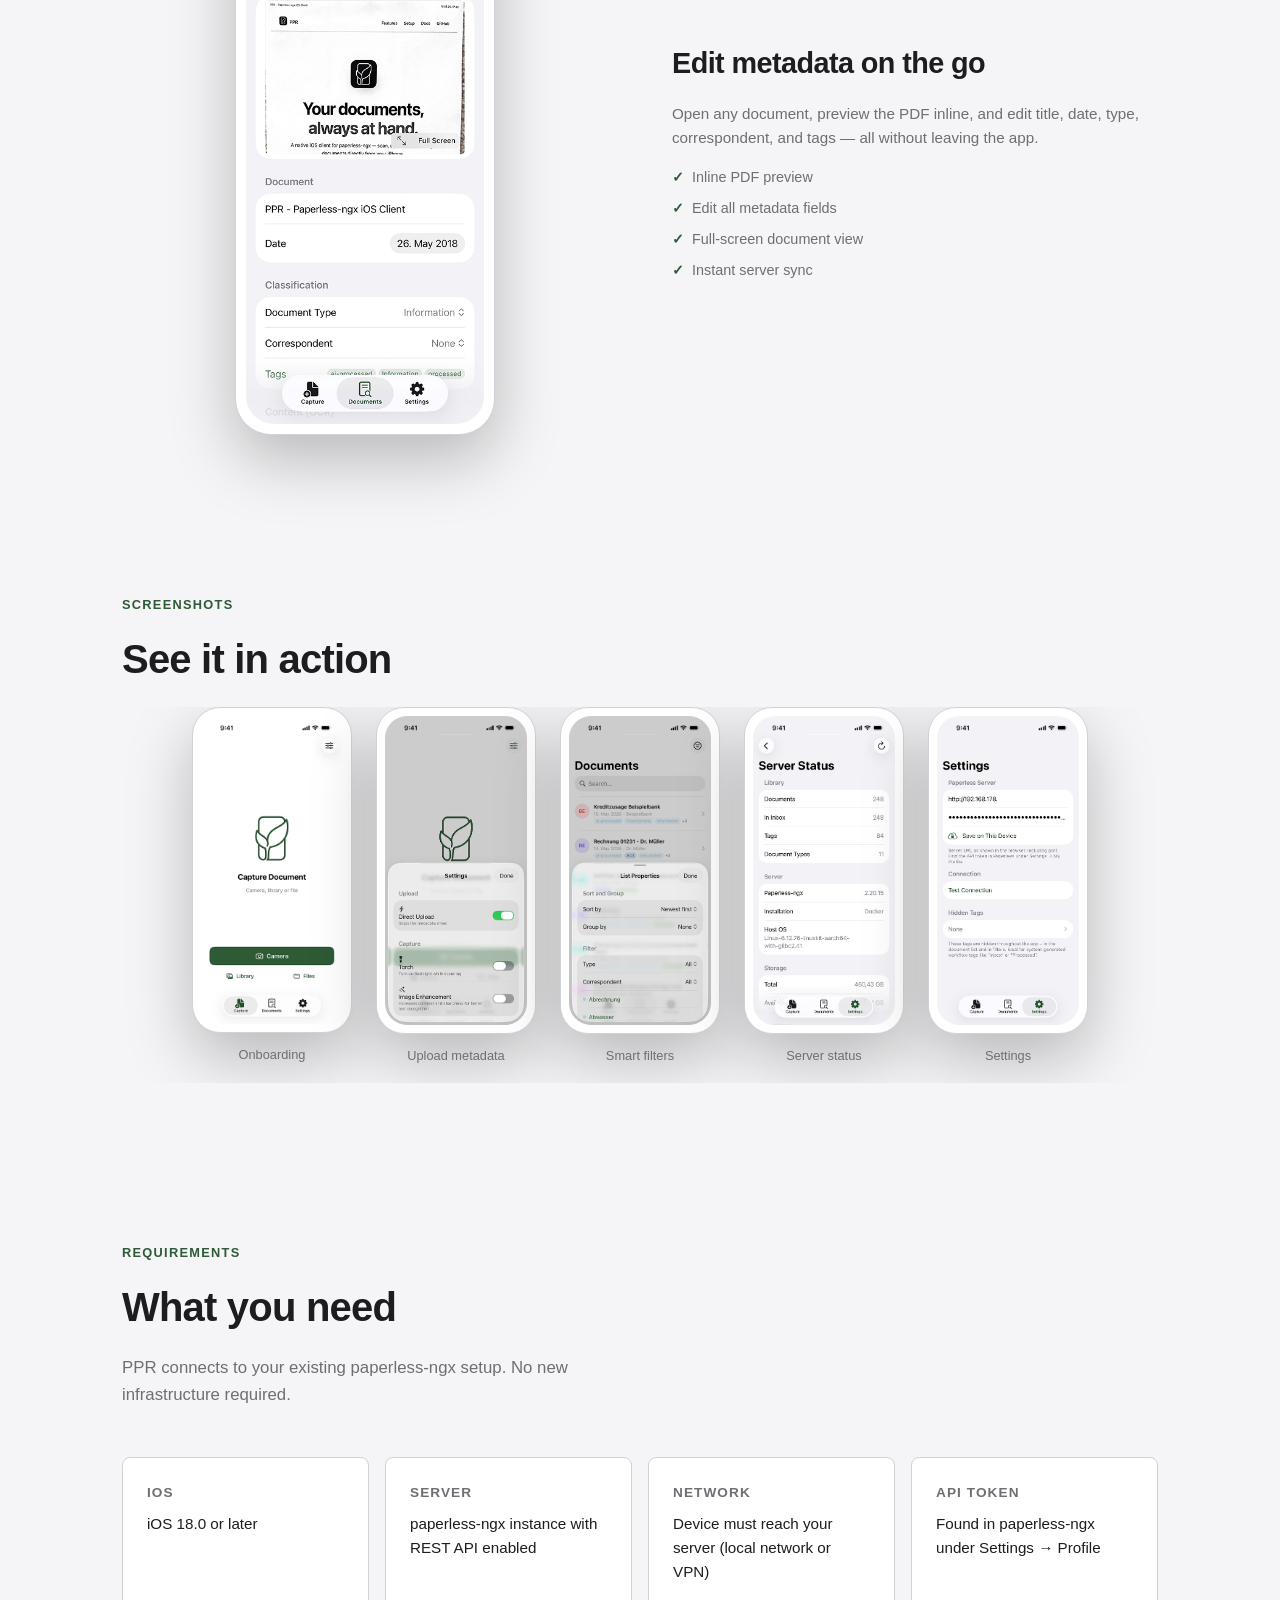
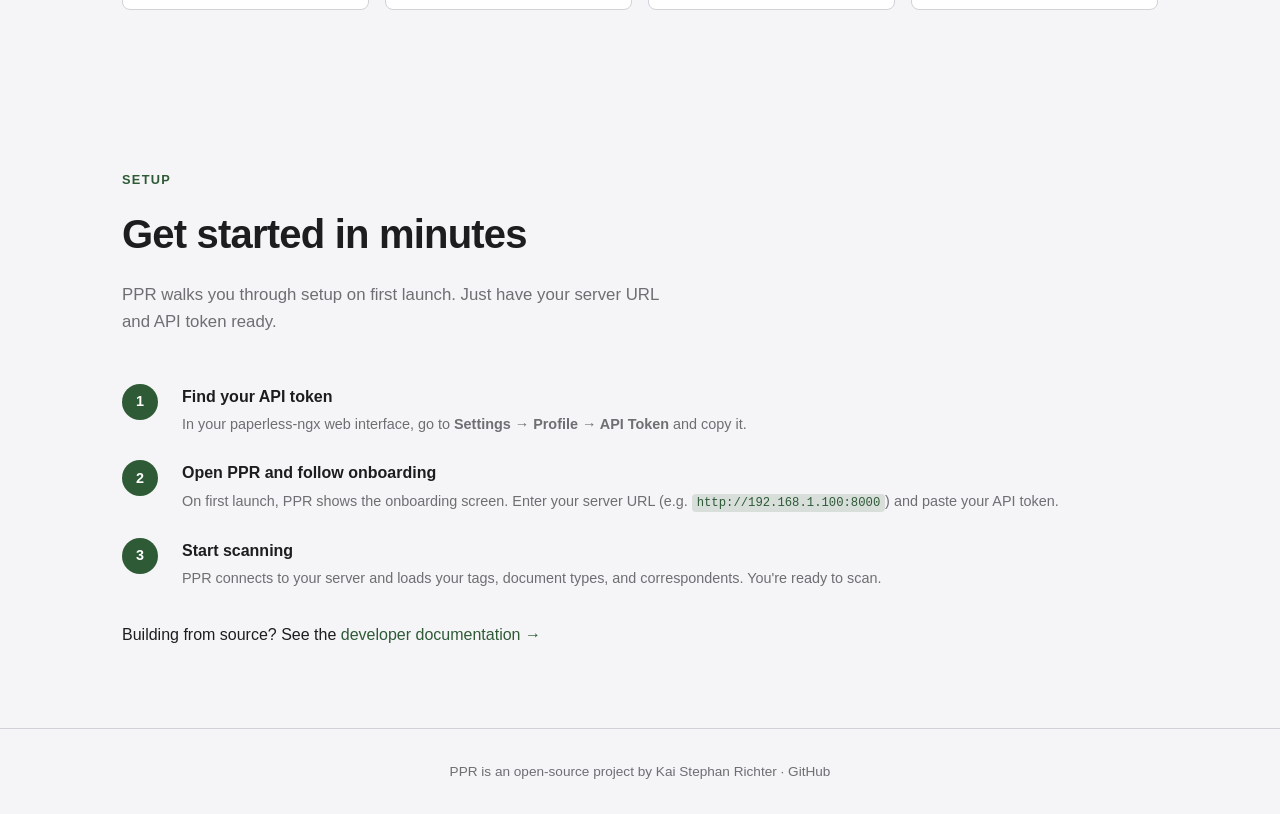
==== commit f143ac13: "Add labels to screenshot strip Co-Authored-By: Claude Sonnet 4.6 <noreply@anthropic.com>" ====
--- a/docs/index.html
+++ b/docs/index.html
@@ -174,35 +174,50 @@
   <div class="section-label">Screenshots</div>
   <h2 class="section-title">See it in action</h2>
   <div class="screenshot-strip">
-    <div class="phone-wrap phone-sm">
-      <picture>
-        <source srcset="assets/Start Screen - Dark.png" media="(prefers-color-scheme: dark)">
-        <img class="phone-screen" src="assets/Start Screen - Light.png" alt="Start Screen">
-      </picture>
-    </div>
-    <div class="phone-wrap phone-sm">
-      <picture>
-        <source srcset="assets/Capture Settings - Dark.png" media="(prefers-color-scheme: dark)">
-        <img class="phone-screen" src="assets/Capture Settings - Light.png" alt="Capture Settings">
-      </picture>
-    </div>
-    <div class="phone-wrap phone-sm">
-      <picture>
-        <source srcset="assets/Documents Filters - Dark.png" media="(prefers-color-scheme: dark)">
-        <img class="phone-screen" src="assets/Documents Filters - Light.png" alt="Filters">
-      </picture>
-    </div>
-    <div class="phone-wrap phone-sm">
-      <picture>
-        <source srcset="assets/Server Status - Dark.png" media="(prefers-color-scheme: dark)">
-        <img class="phone-screen" src="assets/Server Status - Light.png" alt="Server Status">
-      </picture>
-    </div>
-    <div class="phone-wrap phone-sm">
-      <picture>
-        <source srcset="assets/Settings - Dark.png" media="(prefers-color-scheme: dark)">
-        <img class="phone-screen" src="assets/Settings - Light.png" alt="Settings">
-      </picture>
+    <div class="screenshot-item">
+      <div class="phone-wrap phone-sm">
+        <picture>
+          <source srcset="assets/Start Screen - Dark.png" media="(prefers-color-scheme: dark)">
+          <img class="phone-screen" src="assets/Start Screen - Light.png" alt="Start Screen">
+        </picture>
+      </div>
+      <span class="screenshot-label">Onboarding</span>
+    </div>
+    <div class="screenshot-item">
+      <div class="phone-wrap phone-sm">
+        <picture>
+          <source srcset="assets/Capture Settings - Dark.png" media="(prefers-color-scheme: dark)">
+          <img class="phone-screen" src="assets/Capture Settings - Light.png" alt="Capture Settings">
+        </picture>
+      </div>
+      <span class="screenshot-label">Upload metadata</span>
+    </div>
+    <div class="screenshot-item">
+      <div class="phone-wrap phone-sm">
+        <picture>
+          <source srcset="assets/Documents Filters - Dark.png" media="(prefers-color-scheme: dark)">
+          <img class="phone-screen" src="assets/Documents Filters - Light.png" alt="Filters">
+        </picture>
+      </div>
+      <span class="screenshot-label">Smart filters</span>
+    </div>
+    <div class="screenshot-item">
+      <div class="phone-wrap phone-sm">
+        <picture>
+          <source srcset="assets/Server Status - Dark.png" media="(prefers-color-scheme: dark)">
+          <img class="phone-screen" src="assets/Server Status - Light.png" alt="Server Status">
+        </picture>
+      </div>
+      <span class="screenshot-label">Server status</span>
+    </div>
+    <div class="screenshot-item">
+      <div class="phone-wrap phone-sm">
+        <picture>
+          <source srcset="assets/Settings - Dark.png" media="(prefers-color-scheme: dark)">
+          <img class="phone-screen" src="assets/Settings - Light.png" alt="Settings">
+        </picture>
+      </div>
+      <span class="screenshot-label">Settings</span>
     </div>
   </div>
 </section>
--- a/docs/style.css
+++ b/docs/style.css
@@ -7,8 +7,8 @@
   --border: #2a2a30;
   --text: #e8e8ed;
   --text-muted: #8e8e99;
-  --accent: #3b7eff;
-  --accent-hover: #5b93ff;
+  --accent: #2e5a36;
+  --accent-hover: #3a7245;
   --radius: 16px;
   --radius-sm: 8px;
 }
@@ -21,6 +21,15 @@
     --border: #d1d1d8;
     --text: #1d1d1f;
     --text-muted: #6e6e73;
+    --accent: #2e5a36;
+    --accent-hover: #3a7245;
+  }
+}
+
+@media (prefers-color-scheme: dark) {
+  :root {
+    --accent: #84c15d;
+    --accent-hover: #96cc72;
   }
 }
 
@@ -397,6 +406,19 @@
   flex-wrap: wrap;
 }
 
+.screenshot-item {
+  display: flex;
+  flex-direction: column;
+  align-items: center;
+  gap: 0.75rem;
+}
+
+.screenshot-label {
+  font-size: 0.8rem;
+  font-weight: 500;
+  color: var(--text-muted);
+}
+
 /* RESPONSIVE */
 @media (max-width: 700px) {
   .showcase { grid-template-columns: 1fr; gap: 2rem; }
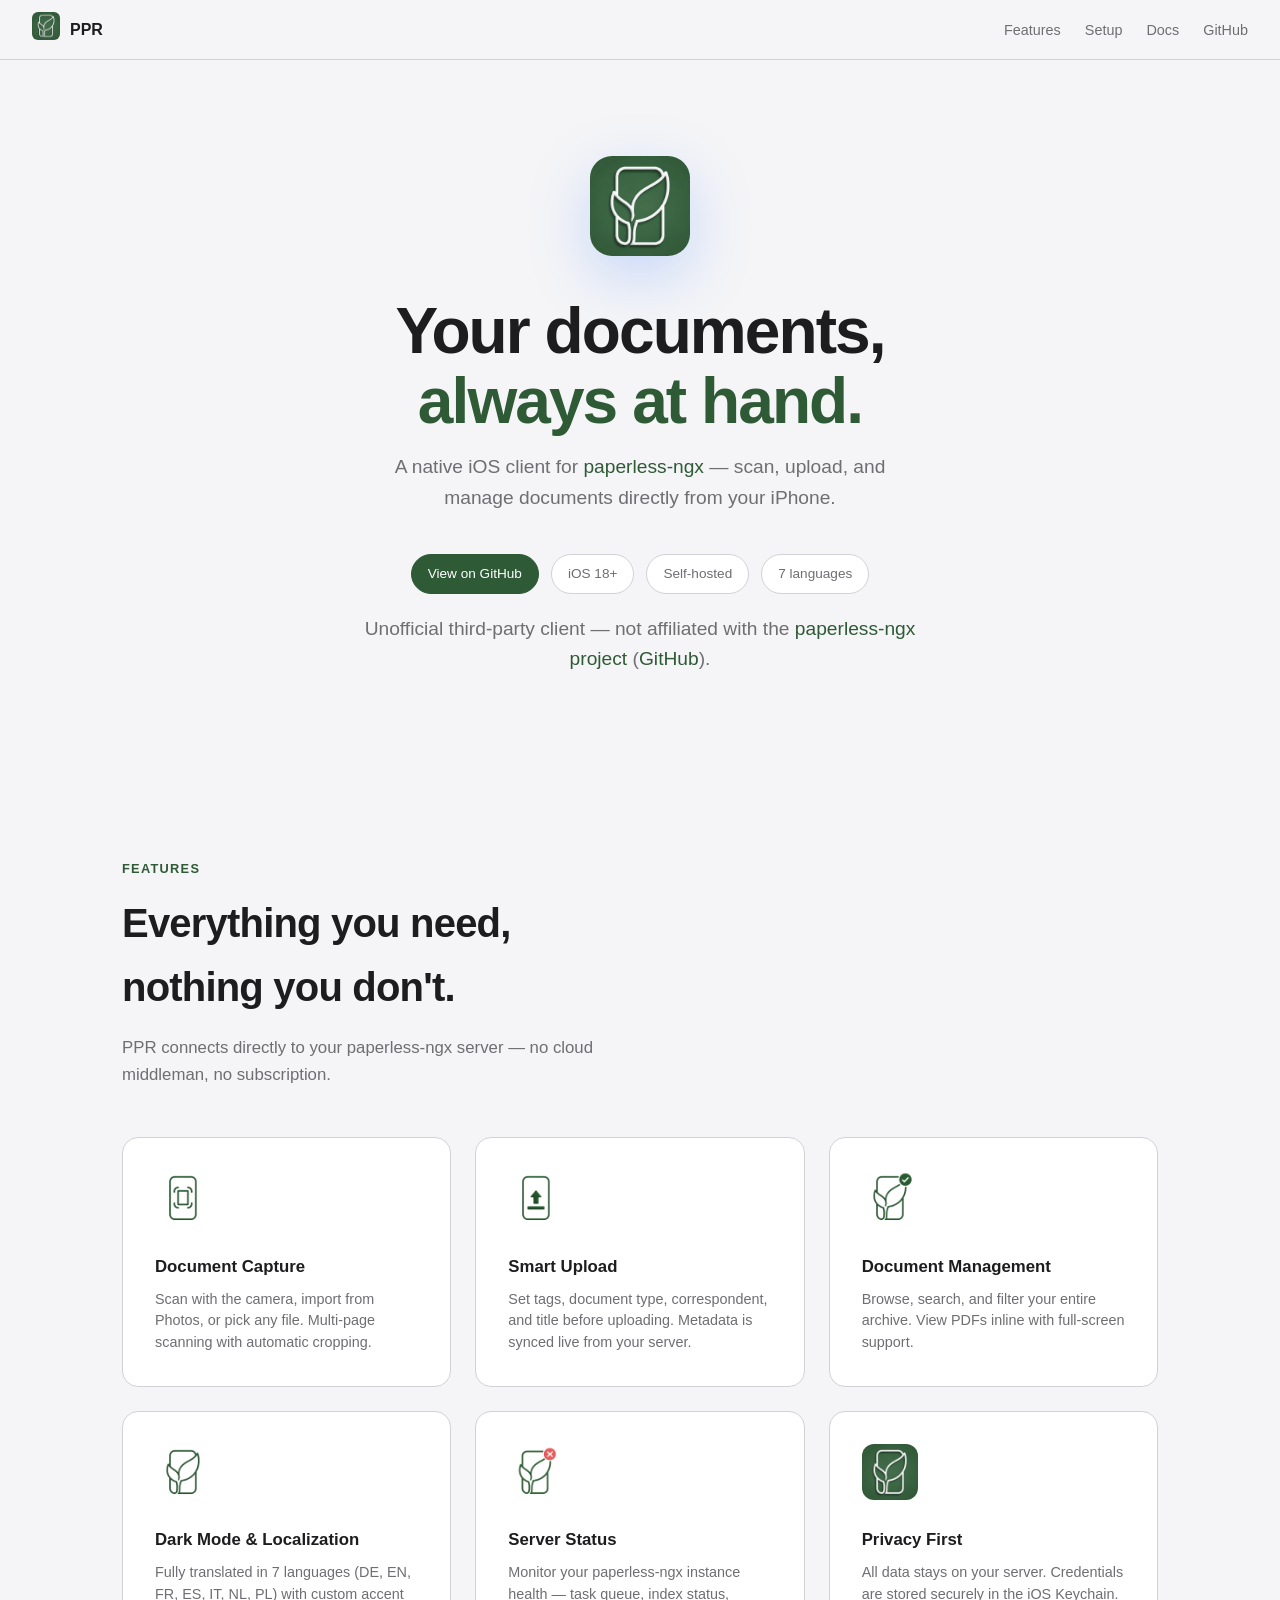
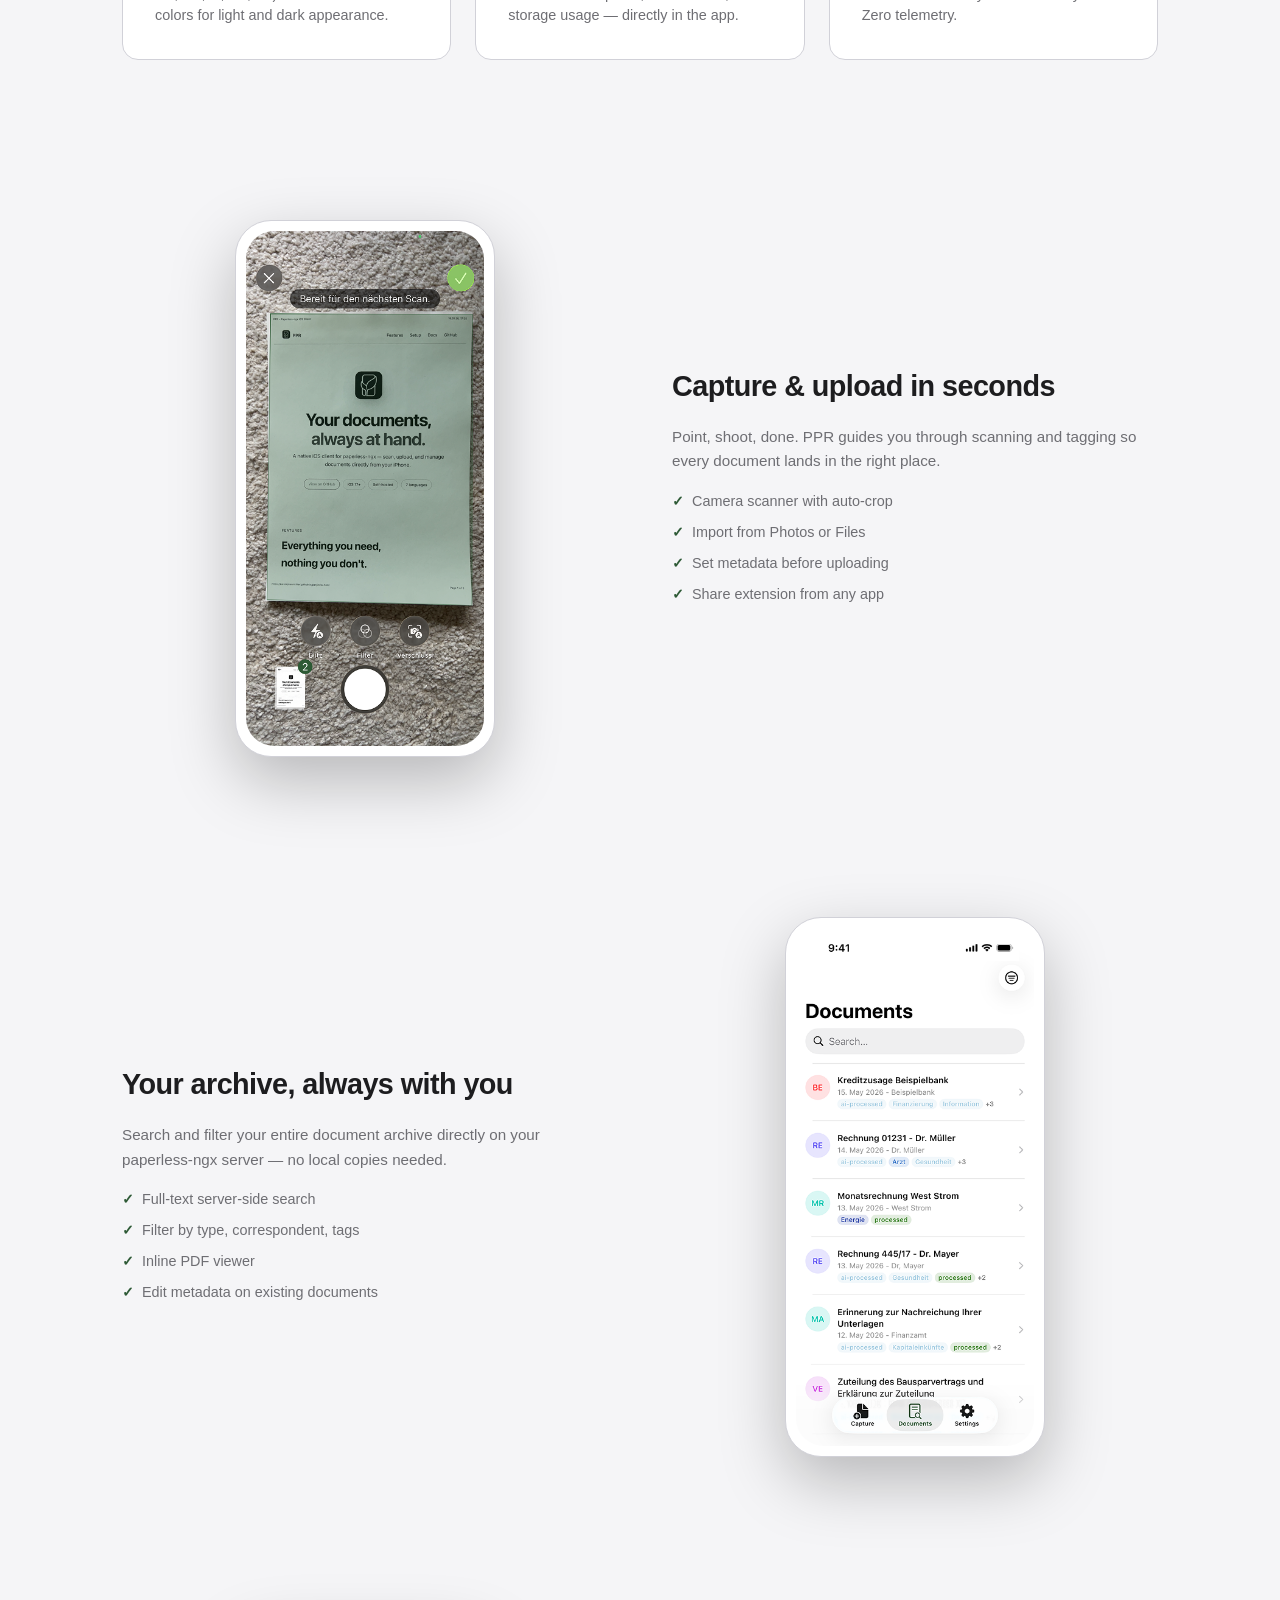
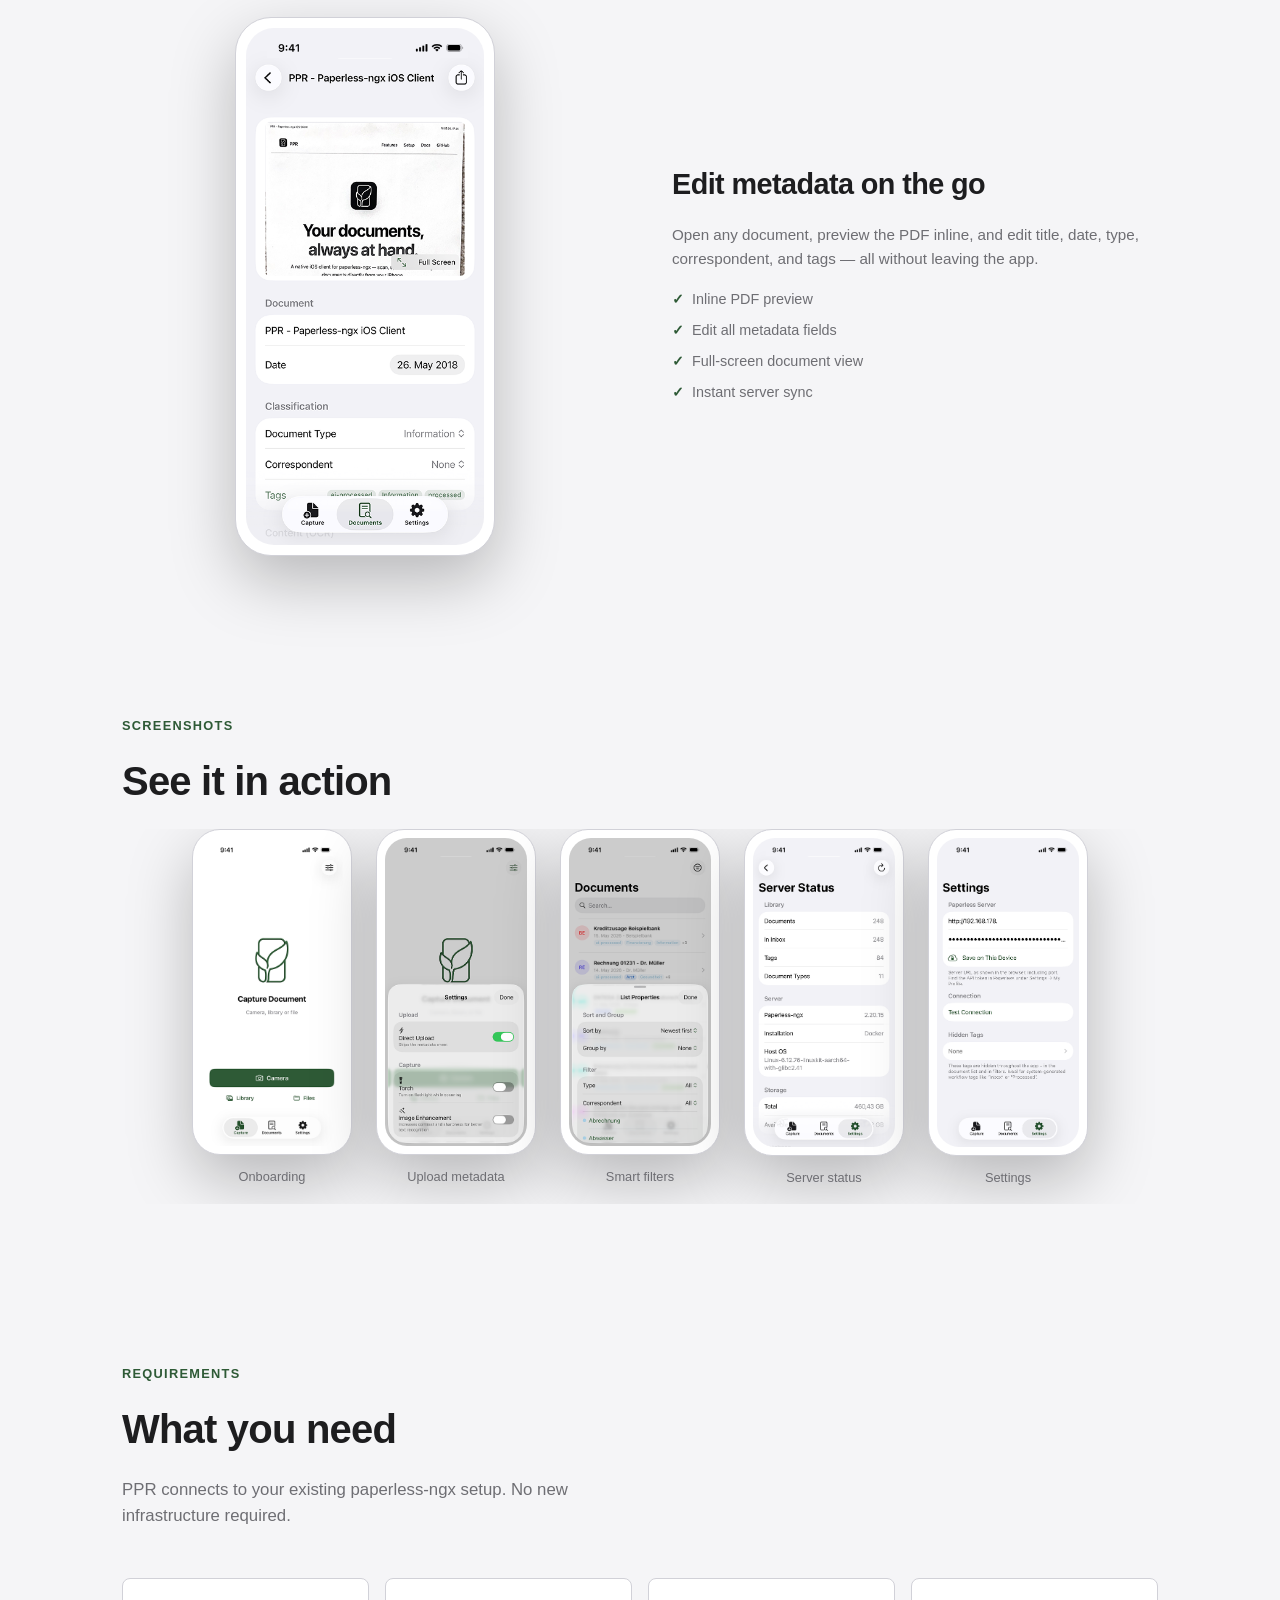
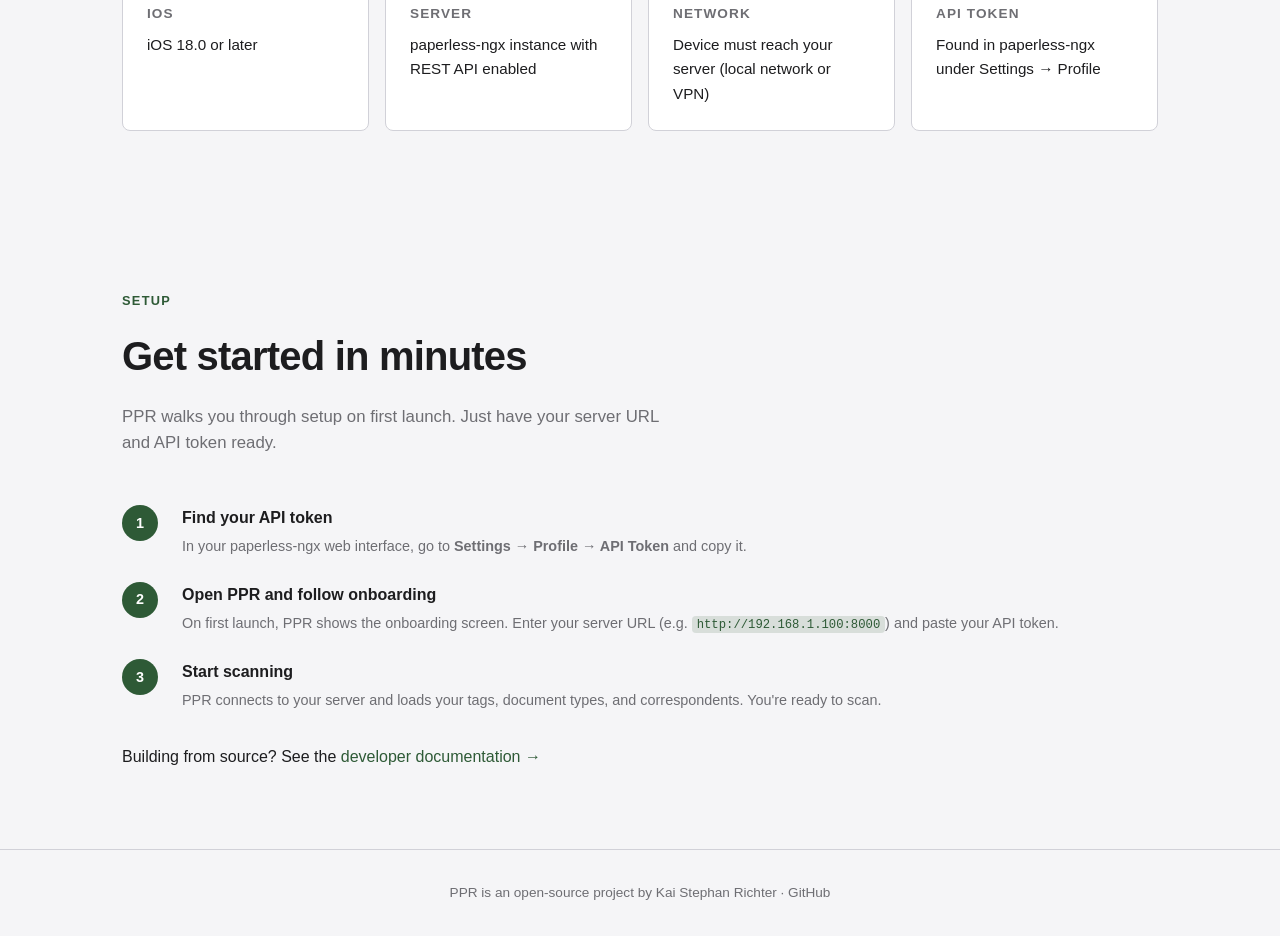
==== commit d3ddc776: "Add unofficial-client disclaimer to landing page, fix docs inconsistencies - index.html: add hero di" ====
--- a/docs/index.html
+++ b/docs/index.html
@@ -43,6 +43,7 @@
     <span class="badge">Self-hosted</span>
     <span class="badge">7 languages</span>
   </div>
+  <p class="hero-disclaimer">Unofficial third-party client &mdash; not affiliated with the <a href="https://paperless-ngx.com" target="_blank">paperless-ngx project</a> (<a href="https://github.com/paperless-ngx/paperless-ngx" target="_blank">GitHub</a>).</p>
 </div>
 
 <!-- FEATURES -->
--- a/docs/style.css
+++ b/docs/style.css
@@ -135,6 +135,12 @@
   justify-content: center;
 }
 
+.hero-disclaimer {
+  margin-top: 1.25rem;
+  font-size: 0.8rem;
+  color: var(--text-muted);
+}
+
 .badge {
   display: inline-flex;
   align-items: center;
